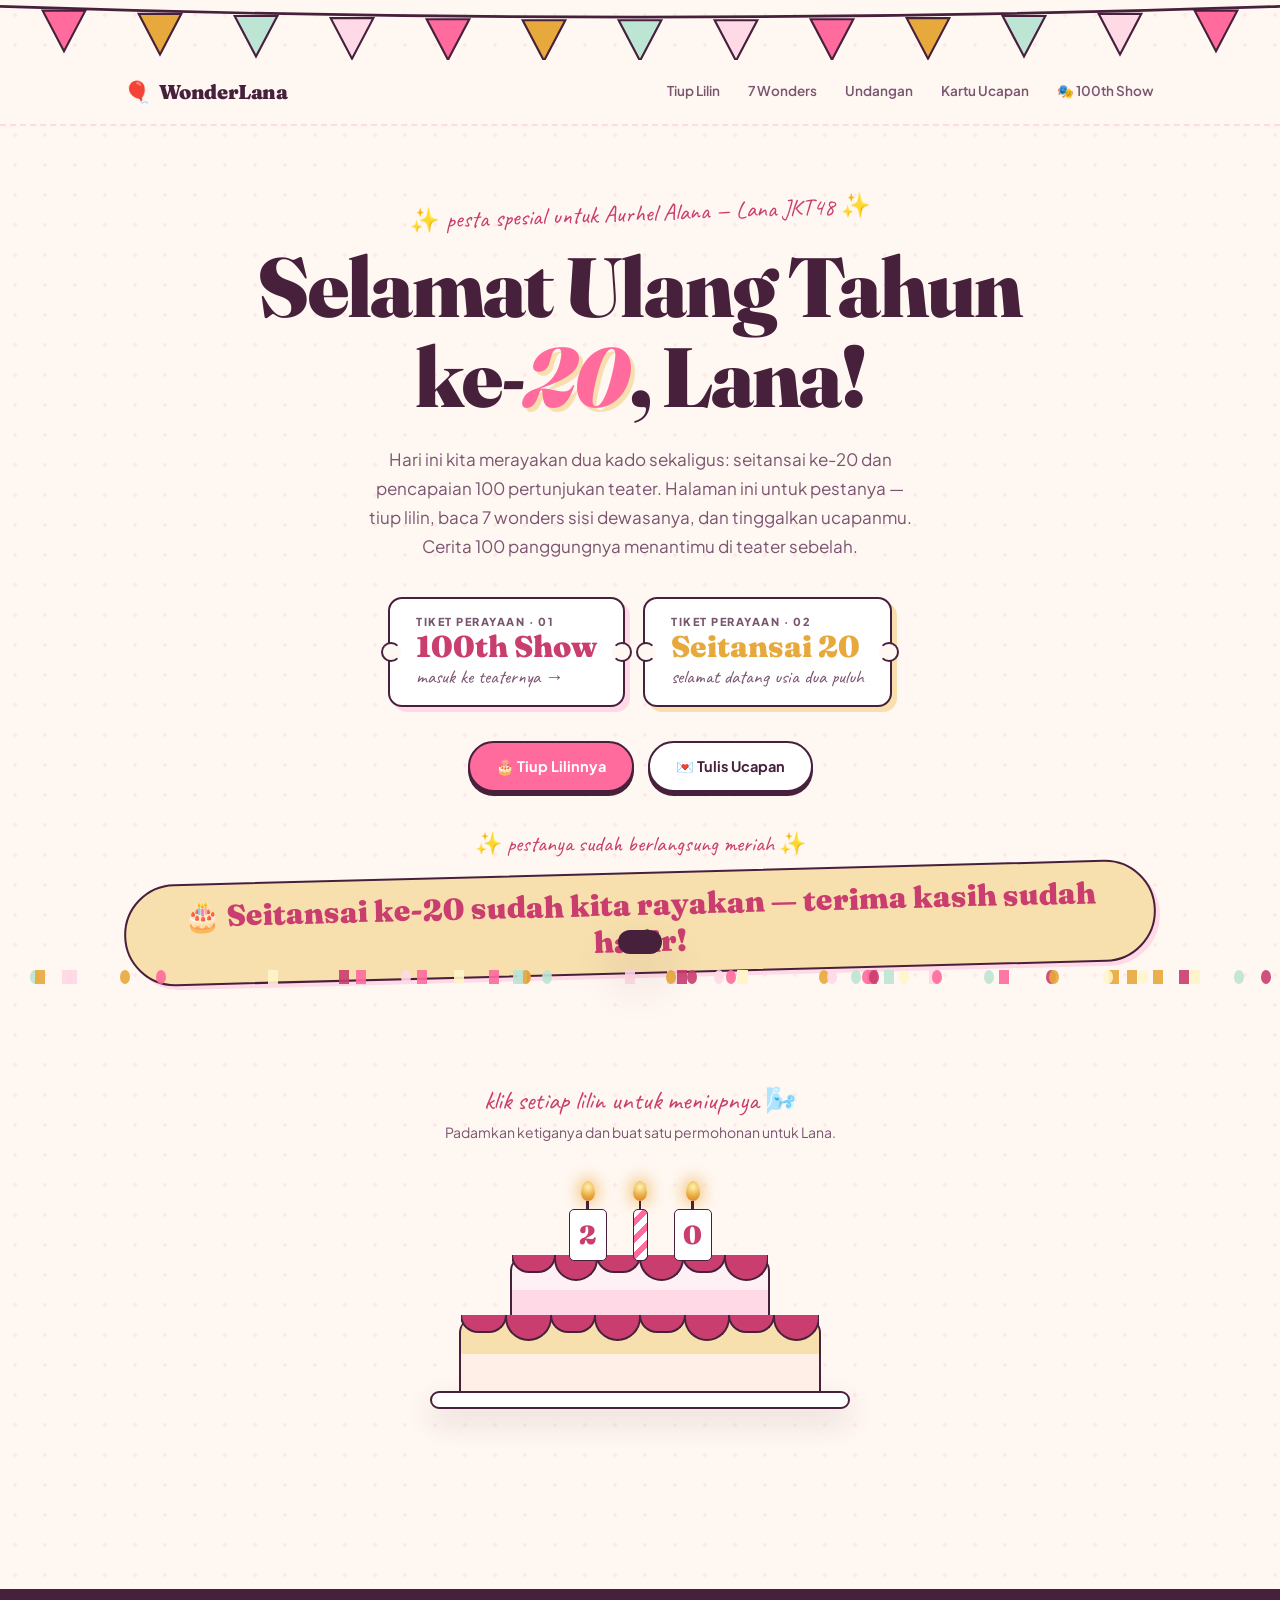
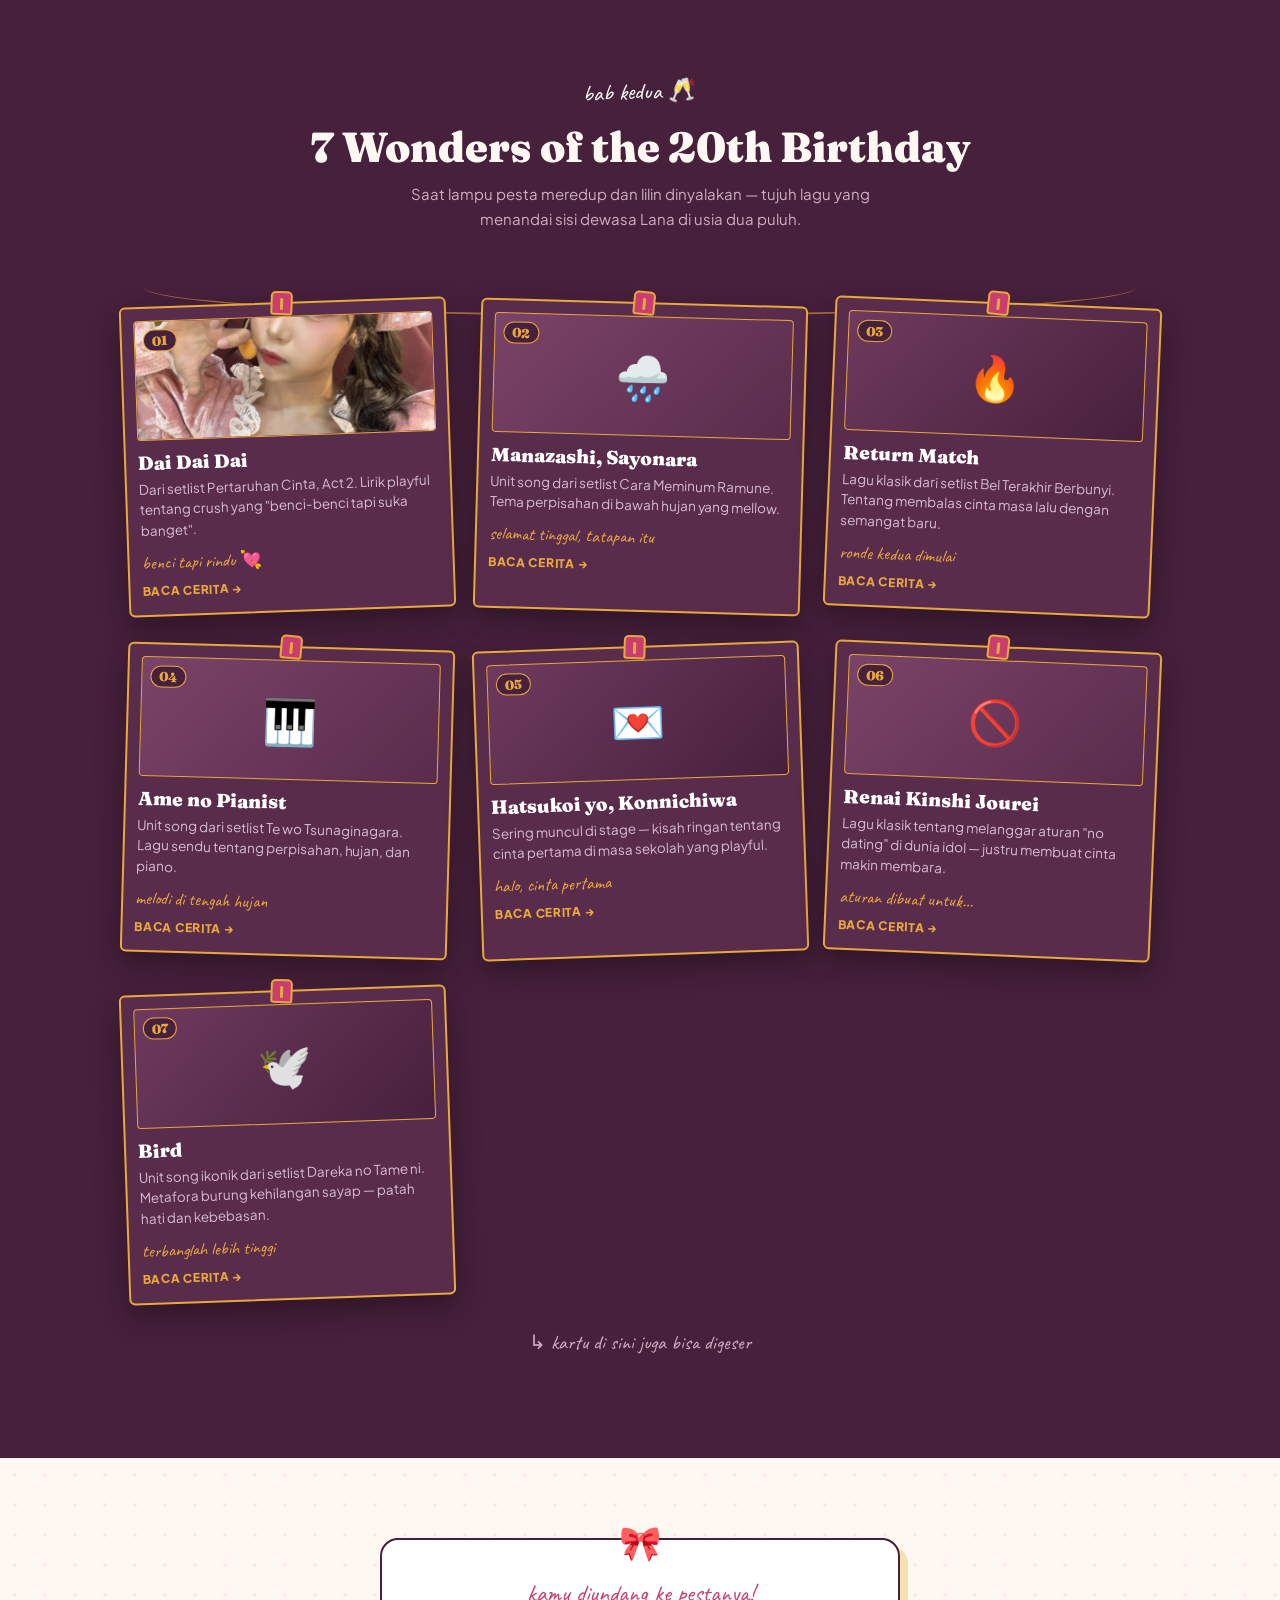
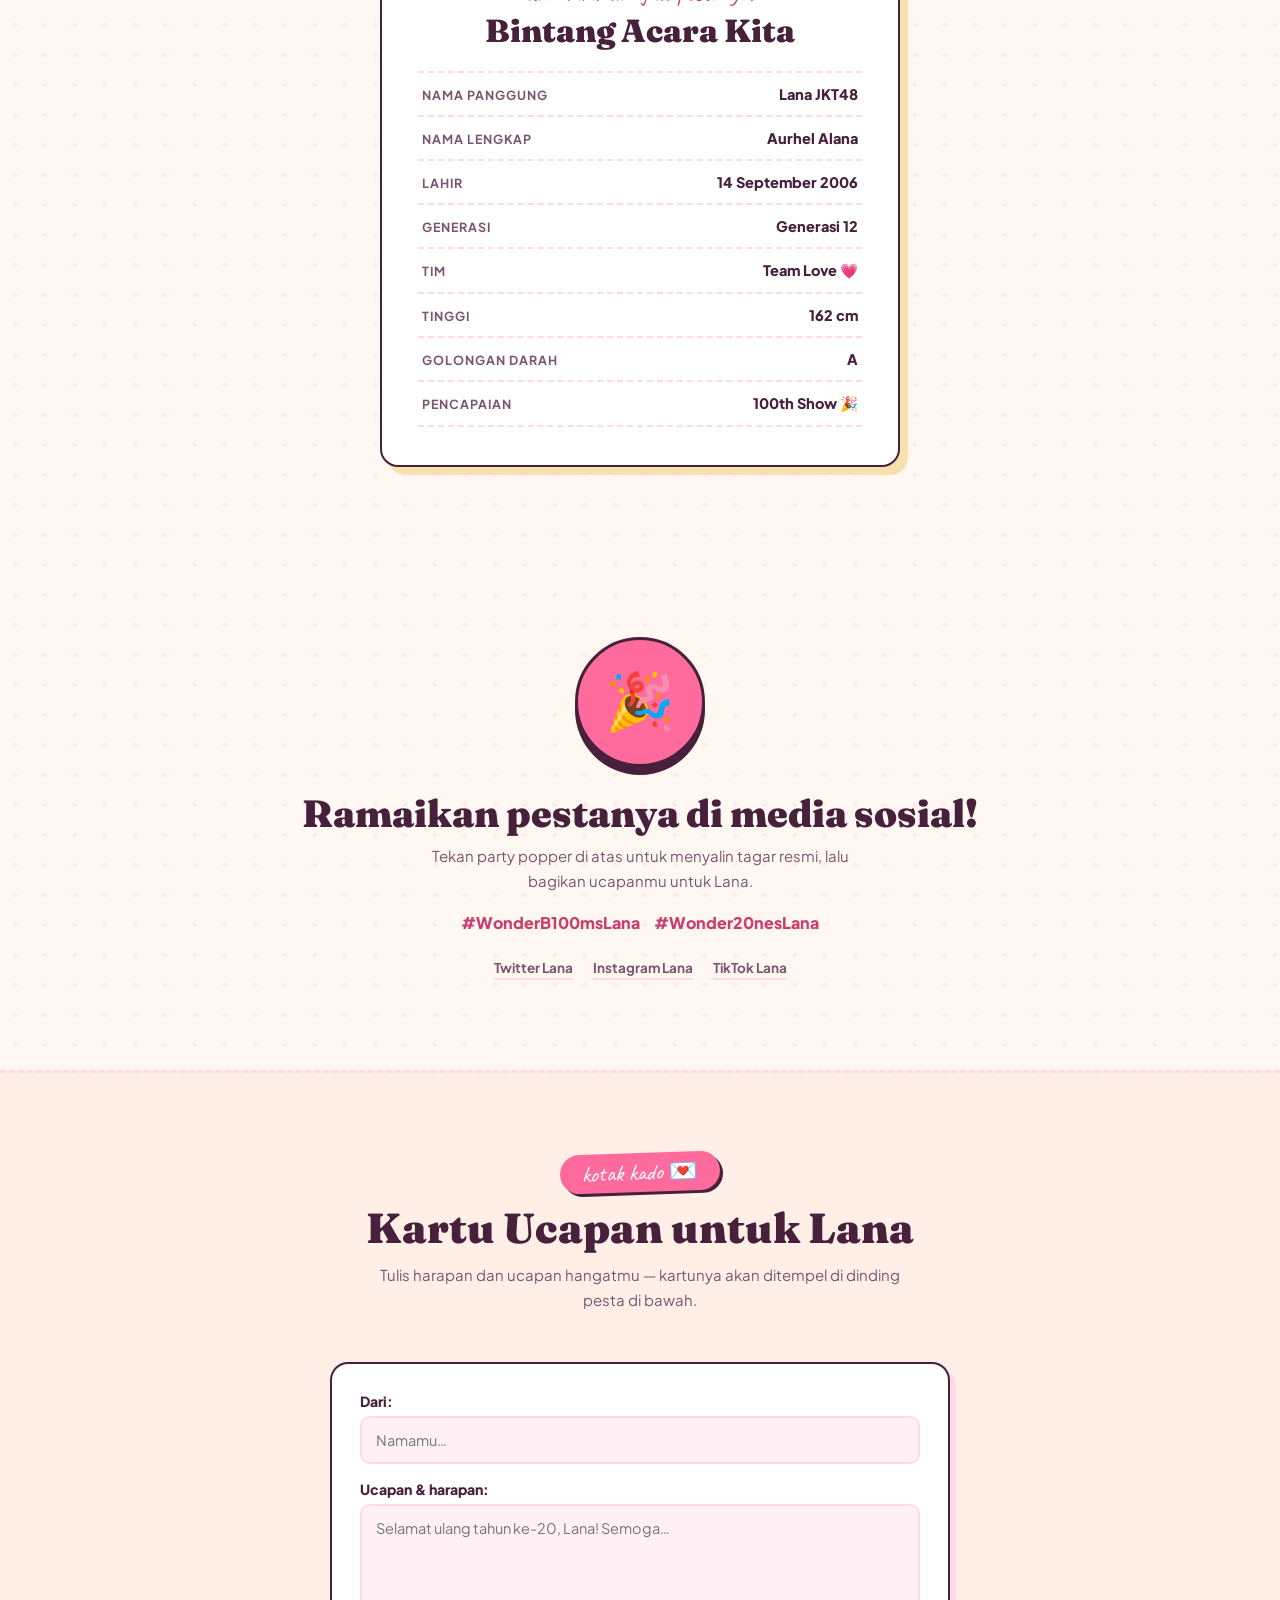
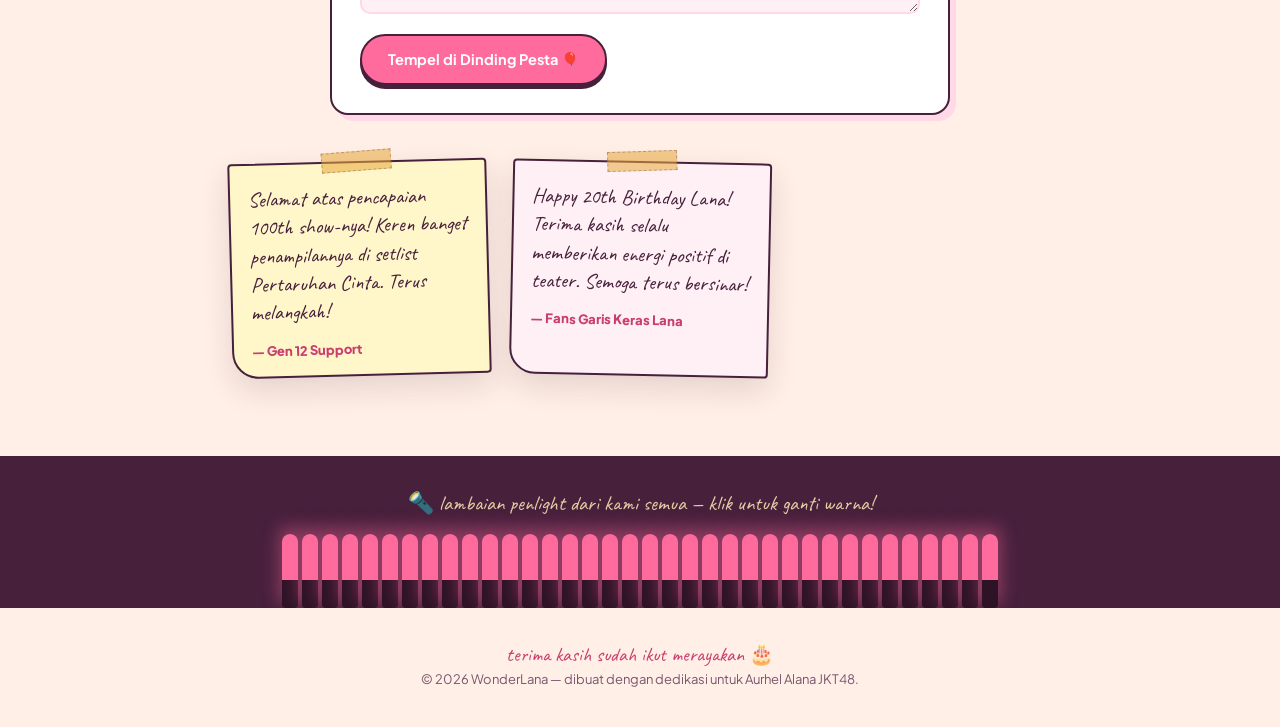
==== birthday.html @ 22c1b40a "feat: add dedicated party-themed page for Lana Seitansai 20th Birthday with cake, wishes, and penlig" ====
<!DOCTYPE html>
<html lang="id">
<head>
<meta charset="UTF-8">
<meta name="viewport" content="width=device-width, initial-scale=1.0">
<title>WonderLana — Seitansai ke-20 Lana JKT48</title>
<link rel="preconnect" href="https://fonts.googleapis.com">
<link rel="preconnect" href="https://fonts.gstatic.com" crossorigin>
<link href="https://fonts.googleapis.com/css2?family=Fraunces:ital,opsz,wght@0,9..144,600;0,9..144,900;1,9..144,600&family=Plus+Jakarta+Sans:wght@400;500;600;700;800&family=Caveat:wght@500;600;700&display=swap" rel="stylesheet">
<style>
  :root{
    --cream:      #FFF7F1;   /* frosting */
    --cream-2:    #FFEFE6;
    --pink:       #FF6B9D;   /* strawberry */
    --pink-soft:  #FFD9E6;
    --pink-pale:  #FFF0F5;
    --rose:       #C93E6E;   /* rose jam */
    --plum:       #47203C;   /* dark plum — main text */
    --plum-soft:  #7A5570;
    --gold:       #E8A93C;   /* candlelight */
    --gold-soft:  #F7DFAE;
    --mint:       #BDE5D3;
    --shadow: 0 12px 30px rgba(71,32,60,0.14);
    --shadow-big: 0 22px 50px rgba(71,32,60,0.20);
  }

  *{ box-sizing:border-box; }
  html{ scroll-behavior:smooth; }
  body{
    margin:0;
    background:var(--cream);
    color:var(--plum);
    font-family:'Plus Jakarta Sans', sans-serif;
    background-image: radial-gradient(rgba(255,107,157,0.10) 1.6px, transparent 1.6px);
    background-size: 30px 30px;
    overflow-x:hidden;
  }

  @media (prefers-reduced-motion: reduce){
    *{ animation-duration:0.001ms !important; animation-iteration-count:1 !important; transition-duration:0.001ms !important; scroll-behavior:auto !important; }
    .confetti-piece{ display:none !important; }
  }

  a{ color:inherit; }
  h1,h2,h3{ font-family:'Fraunces', serif; margin:0; line-height:1.08; }
  .hand{ font-family:'Caveat', cursive; }

  .wrap{ max-width:1080px; margin:0 auto; padding:0 24px; }

  a:focus-visible, button:focus-visible, input:focus-visible, textarea:focus-visible{
    outline:3px solid var(--gold); outline-offset:3px; border-radius:6px;
  }

  /* ---------- BUNTING (bendera pesta) ---------- */
  .bunting{ width:100%; display:block; }

  /* ---------- NAV ---------- */
  nav{
    position:sticky; top:0; z-index:60;
    background: rgba(255,247,241,0.85);
    backdrop-filter: blur(10px);
    border-bottom: 2px dashed var(--pink-soft);
  }
  nav .wrap{ display:flex; align-items:center; justify-content:space-between; height:64px; }
  .brand{ font-family:'Fraunces', serif; font-weight:900; font-size:20px; letter-spacing:-0.02em; display:flex; align-items:center; gap:8px; }
  .brand .balloon{ font-size:22px; transform:rotate(-8deg); display:inline-block; }
  .navlinks{ display:flex; gap:24px; font-size:13.5px; font-weight:600; }
  .navlinks a{ text-decoration:none; color:var(--plum-soft); padding:4px 2px; border-bottom:2px solid transparent; transition:color .2s, border-color .2s; }
  .navlinks a:hover{ color:var(--rose); border-color:var(--pink); }

  /* ---------- HERO ---------- */
  .hero{ padding:72px 0 40px; text-align:center; position:relative; }
  .hero .kicker{
    display:inline-block; font-family:'Caveat'; font-size:24px; color:var(--rose);
    transform:rotate(-2deg); margin-bottom:14px;
  }
  .hero h1{
    font-size:clamp(42px, 7.5vw, 84px); font-weight:900; letter-spacing:-0.02em;
    color:var(--plum);
  }
  .hero h1 .big20{
    color:var(--pink);
    text-shadow: 4px 4px 0 var(--gold-soft);
    font-style:italic;
  }
  .hero p.lead{
    margin:22px auto 0; max-width:560px; font-size:17px; line-height:1.7; color:var(--plum-soft);
  }

  /* two milestone tickets */
  .tickets{ display:flex; gap:18px; justify-content:center; flex-wrap:wrap; margin-top:36px; }
  .ticket{
    position:relative; background:#fff; border:2px solid var(--plum);
    border-radius:14px; padding:16px 26px; text-align:left;
    box-shadow: 5px 5px 0 var(--pink-soft);
    transition:transform .2s ease, box-shadow .2s ease;
  }
  .ticket:hover{ transform:translate(-2px,-2px); box-shadow: 8px 8px 0 var(--pink-soft); }
  .ticket.gold{ box-shadow: 5px 5px 0 var(--gold-soft); }
  .ticket.gold:hover{ box-shadow: 8px 8px 0 var(--gold-soft); }
  .ticket::before, .ticket::after{
    content:''; position:absolute; top:50%; width:16px; height:16px; border-radius:50%;
    background:var(--cream); border:2px solid var(--plum); transform:translateY(-50%);
  }
  .ticket::before{ left:-9px; border-right-color:transparent; }
  .ticket::after{ right:-9px; border-left-color:transparent; }
  .ticket .t-label{ font-size:11px; font-weight:800; letter-spacing:0.14em; text-transform:uppercase; color:var(--plum-soft); }
  .ticket .t-big{ font-family:'Fraunces'; font-weight:900; font-size:30px; color:var(--rose); }
  .ticket.gold .t-big{ color:var(--gold); }
  .ticket .t-sub{ font-family:'Caveat'; font-size:19px; color:var(--plum-soft); }

  .hero-cta{ margin-top:34px; display:flex; gap:14px; justify-content:center; flex-wrap:wrap; }
  .btn{
    font-family:'Plus Jakarta Sans'; font-weight:700; font-size:14.5px;
    padding:14px 26px; border-radius:999px; border:2px solid var(--plum);
    cursor:pointer; text-decoration:none; display:inline-flex; align-items:center; gap:8px;
    transition:transform .15s ease, box-shadow .15s ease; background:#fff; color:var(--plum);
    box-shadow:0 4px 0 var(--plum);
  }
  .btn:hover{ transform:translateY(-2px); box-shadow:0 6px 0 var(--plum); }
  .btn:active{ transform:translateY(2px); box-shadow:0 1px 0 var(--plum); }
  .btn-primary{ background:var(--pink); color:#fff; }
  .btn-gold{ background:var(--gold); color:var(--plum); }

  /* ---------- CAKE (signature) ---------- */
  .cake-section{ padding:70px 0 90px; text-align:center; }
  .cake-note{ font-family:'Caveat'; font-size:26px; color:var(--rose); margin-bottom:6px; }
  .cake-sub{ font-size:14px; color:var(--plum-soft); margin:0 0 40px; }

  .cake-stage{ position:relative; width:min(420px, 88vw); margin:0 auto; }
  .candles{
    display:flex; justify-content:center; gap:26px; align-items:flex-end;
    position:relative; z-index:3; margin-bottom:-6px;
  }
  .candle{
    background:none; border:none; padding:0; cursor:pointer; position:relative;
    display:flex; flex-direction:column; align-items:center;
  }
  .flame{
    width:14px; height:20px; border-radius:50% 50% 50% 50% / 60% 60% 40% 40%;
    background: radial-gradient(circle at 50% 30%, #FFF3B0, var(--gold) 60%, #E07B39);
    box-shadow: 0 0 14px 4px rgba(232,169,60,0.55);
    animation: flicker 0.9s infinite alternate ease-in-out;
    transform-origin: 50% 100%;
    transition: opacity .3s ease, transform .3s ease;
  }
  .candle:nth-child(2) .flame{ animation-delay:.2s; }
  .candle:nth-child(3) .flame{ animation-delay:.45s; }
  @keyframes flicker{
    from{ transform:scaleY(1) rotate(-2deg); }
    to{ transform:scaleY(1.15) rotate(3deg); }
  }
  .candle.out .flame{ opacity:0; transform:scale(0.2) translateY(6px); }
  .smoke{
    position:absolute; top:-8px; left:50%; font-size:14px; opacity:0;
    transform:translate(-50%, 0);
    pointer-events:none;
  }
  .candle.out .smoke{ animation: smoke-up 1.4s ease-out forwards; }
  @keyframes smoke-up{
    0%{ opacity:.9; transform:translate(-50%, 0); }
    100%{ opacity:0; transform:translate(-40%, -30px); }
  }
  .wick{ width:2.5px; height:8px; background:var(--plum); }
  .stick{
    width:15px; height:52px; border-radius:5px;
    background: repeating-linear-gradient(135deg, #fff 0 6px, var(--pink) 6px 12px);
    border:1.5px solid var(--plum);
  }
  .stick.num{
    width:38px; display:flex; align-items:center; justify-content:center;
    font-family:'Fraunces'; font-weight:900; font-size:26px; color:var(--rose);
    background:#fff;
  }

  .cake{ position:relative; z-index:2; }
  .layer{
    margin:0 auto; border:2.5px solid var(--plum); position:relative;
    background:var(--pink-soft);
  }
  .layer.top{
    width:62%; height:64px; border-radius:16px 16px 0 0;
    background: linear-gradient(var(--pink-pale) 55%, var(--pink-soft) 55%);
  }
  .layer.bottom{
    width:86%; height:76px; border-radius:16px 16px 0 0; border-top:none; margin-top:-2px;
    background: linear-gradient(var(--gold-soft) 50%, var(--cream-2) 50%);
  }
  .drip{
    position:absolute; top:-2px; left:0; right:0; height:26px; display:flex; overflow:hidden;
  }
  .drip i{
    flex:1; background:var(--rose); border:2px solid var(--plum); border-top:none;
    border-radius:0 0 999px 999px; margin:0 -1px; height:100%;
  }
  .drip i:nth-child(odd){ height:70%; }
  .plate{
    width:100%; height:18px; background:#fff; border:2.5px solid var(--plum);
    border-radius:999px; margin-top:-2px; box-shadow: var(--shadow);
  }
  .cake-msg{
    min-height:64px; margin-top:26px; font-family:'Caveat'; font-size:28px; color:var(--plum);
    display:flex; align-items:center; justify-content:center; gap:12px; flex-wrap:wrap;
  }
  .relight{
    display:none; font-family:'Plus Jakarta Sans'; font-size:12.5px; font-weight:700;
    background:none; border:none; color:var(--rose); text-decoration:underline; cursor:pointer;
  }

  /* confetti */
  .confetti-piece{
    position:fixed; top:-20px; width:10px; height:14px; z-index:200; pointer-events:none;
    animation: confetti-fall linear forwards;
  }
  @keyframes confetti-fall{
    to{ transform: translateY(110vh) rotate(720deg); opacity:0.9; }
  }

  /* ---------- SECTION HEADERS ---------- */
  .section{ padding:80px 0; }
  .section-head{ text-align:center; margin-bottom:50px; }
  .section-head .ribbon{
    display:inline-block; font-family:'Caveat'; font-size:23px; color:#fff;
    background:var(--pink); padding:5px 22px; border-radius:999px;
    transform:rotate(-2deg); margin-bottom:14px; box-shadow:3px 3px 0 var(--plum);
  }
  .section-head .ribbon.plum{ background:var(--plum); }
  .section-head h2{ font-size:clamp(28px, 4vw, 42px); font-weight:900; }
  .section-head p{ color:var(--plum-soft); max-width:520px; margin:12px auto 0; font-size:15px; line-height:1.65; }

  /* ---------- POLAROID GARLAND ---------- */
  .string{
    height:34px; margin-bottom:-14px; position:relative; z-index:1;
    border-bottom:2.5px solid var(--plum-soft);
    border-radius:0 0 60% 60% / 0 0 100% 100%;
    width:96%; margin-left:auto; margin-right:auto;
    opacity:.5;
  }
  .polaroid-grid{
    display:grid; grid-template-columns:repeat(auto-fill, minmax(240px, 1fr));
    gap:34px 26px; position:relative; z-index:2;
  }
  .polaroid{
    background:#fff; border:2px solid var(--plum); border-radius:6px;
    padding:12px 12px 16px; box-shadow:var(--shadow);
    position:relative; cursor:grab; user-select:none;
    transition: box-shadow .2s ease;
  }
  .polaroid:active{ cursor:grabbing; }
  .polaroid:hover{ box-shadow:var(--shadow-big); }
  .polaroid:nth-child(odd){ transform:rotate(-2deg); }
  .polaroid:nth-child(even){ transform:rotate(1.6deg); }
  .polaroid:nth-child(3n){ transform:rotate(2.4deg); }
  .pin{
    position:absolute; top:-13px; left:50%; transform:translateX(-50%) rotate(4deg);
    width:22px; height:24px; background:var(--gold); border:2px solid var(--plum);
    border-radius:5px 5px 3px 3px; z-index:3;
  }
  .pin::after{ content:''; position:absolute; left:50%; top:5px; transform:translateX(-50%); width:3px; height:12px; background:var(--plum); border-radius:2px; }
  .photo{
    height:120px; border-radius:4px; border:1.5px solid var(--plum);
    display:flex; align-items:center; justify-content:center; font-size:44px;
    margin-bottom:12px; overflow:hidden; position:relative;
  }
  .photo img{ width:100%; height:100%; object-fit:cover; }
  .p-num{
    position:absolute; top:8px; left:8px; background:#fff; border:1.5px solid var(--plum);
    font-family:'Fraunces'; font-weight:900; font-size:13px; padding:2px 8px; border-radius:999px;
  }
  .polaroid h3{ font-size:19px; font-weight:900; margin-bottom:6px; }
  .polaroid p{ font-size:13.5px; line-height:1.55; color:var(--plum-soft); margin:0 0 10px; }
  .p-caption{ font-family:'Caveat'; font-size:18px; color:var(--rose); }

  /* kawaii photo fills */
  .fill-1{ background:linear-gradient(135deg, var(--pink-soft), var(--pink-pale)); }
  .fill-2{ background:linear-gradient(135deg, var(--mint), #E5F6EE); }
  .fill-3{ background:linear-gradient(135deg, var(--gold-soft), #FDF3DD); }

  /* ---------- MATURE (20th) variant ---------- */
  .mature{ background:var(--plum); color:var(--cream); border-top:3px solid var(--plum); border-bottom:3px solid var(--plum); }
  .mature .section-head h2{ color:var(--cream); }
  .mature .section-head p{ color:#CDAFC4; }
  .mature .string{ border-color:var(--gold); opacity:.6; }
  .mature .polaroid{
    background:#5A2C4C; border-color:var(--gold); color:var(--cream);
    box-shadow:0 12px 30px rgba(0,0,0,0.35);
  }
  .mature .polaroid:hover{ box-shadow:0 22px 50px rgba(0,0,0,0.45); }
  .mature .pin{ background:var(--rose); border-color:var(--gold); }
  .mature .pin::after{ background:var(--gold); }
  .mature .photo{ border-color:var(--gold); }
  .mature .p-num{ background:var(--plum); border-color:var(--gold); color:var(--gold); }
  .mature .polaroid h3{ color:#fff; }
  .mature .polaroid p{ color:#D8BCD0; }
  .mature .p-caption{ color:var(--gold); }
  .fill-m1{ background:linear-gradient(135deg, #6E3A5E, #47203C); }
  .fill-m2{ background:linear-gradient(135deg, #7A4368, #5A2C4C); }

  .drag-hint{ text-align:center; font-family:'Caveat'; font-size:20px; color:var(--plum-soft); margin-top:30px; }
  .mature .drag-hint{ color:#CDAFC4; }

  /* ---------- INVITATION (biodata) ---------- */
  .invite-wrap{ display:flex; justify-content:center; }
  .invite{
    background:#fff; border:2.5px solid var(--plum); border-radius:18px;
    max-width:520px; width:100%; padding:38px 36px; text-align:center;
    box-shadow: 8px 8px 0 var(--gold-soft); position:relative;
  }
  .invite::before{
    content:'🎀'; position:absolute; top:-20px; left:50%; transform:translateX(-50%);
    font-size:34px;
  }
  .invite .inv-kicker{ font-family:'Caveat'; font-size:24px; color:var(--rose); }
  .invite h2{ font-size:32px; font-weight:900; margin:6px 0 22px; }
  .inv-rows{ text-align:left; border-top:2px dashed var(--pink-soft); }
  .inv-row{
    display:flex; justify-content:space-between; align-items:baseline; gap:16px;
    padding:12px 4px; border-bottom:2px dashed var(--pink-soft); font-size:14.5px;
  }
  .inv-row b{ font-weight:800; }
  .inv-row span{ color:var(--plum-soft); font-size:12.5px; font-weight:700; letter-spacing:.08em; text-transform:uppercase; }

  /* ---------- HASHTAG POPPER ---------- */
  .popper-section{ text-align:center; padding:90px 0; }
  .popper{
    font-size:56px; width:130px; height:130px; border-radius:50%;
    background:var(--pink); border:3px solid var(--plum);
    box-shadow:0 8px 0 var(--plum); cursor:pointer;
    transition:transform .15s ease, box-shadow .15s ease;
  }
  .popper:hover{ transform:translateY(-4px) rotate(-6deg); }
  .popper:active{ transform:translateY(4px); box-shadow:0 2px 0 var(--plum); }
  .popper-section h2{ font-size:clamp(26px,4vw,38px); margin:26px 0 10px; font-weight:900; }
  .popper-section p{ color:var(--plum-soft); max-width:440px; margin:0 auto; font-size:15px; line-height:1.65; }
  .tags-line{
    margin-top:18px; font-weight:800; font-size:16px; color:var(--rose);
    display:flex; gap:14px; justify-content:center; flex-wrap:wrap;
  }
  .social{ margin-top:26px; display:flex; gap:20px; justify-content:center; font-size:13.5px; font-weight:700; }
  .social a{ text-decoration:none; color:var(--plum-soft); border-bottom:2px solid var(--pink-soft); padding-bottom:2px; }
  .social a:hover{ color:var(--rose); border-color:var(--pink); }
  .copied-toast{
    position:fixed; bottom:26px; left:50%; transform:translate(-50%, 80px);
    background:var(--plum); color:#fff; padding:12px 22px; border-radius:999px;
    font-size:13.5px; font-weight:700; z-index:300; transition:transform .3s ease;
    box-shadow:var(--shadow-big);
  }
  .copied-toast.show{ transform:translate(-50%, 0); }

  /* ---------- WISH BOX (kartu ucapan) ---------- */
  .wishes{ background:var(--cream-2); border-top:3px dashed var(--pink-soft); }
  .wish-form{
    background:#fff; border:2.5px solid var(--plum); border-radius:18px;
    padding:28px; max-width:620px; margin:0 auto 46px;
    box-shadow:6px 6px 0 var(--pink-soft);
    display:flex; flex-direction:column; gap:16px;
  }
  .wish-form label{ font-weight:800; font-size:14px; display:block; margin-bottom:6px; }
  .wish-form input, .wish-form textarea{
    width:100%; background:var(--pink-pale); border:2px solid var(--pink-soft);
    border-radius:10px; padding:13px 14px; font-family:inherit; font-size:14.5px;
    color:var(--plum); transition:border-color .2s;
  }
  .wish-form input:focus, .wish-form textarea:focus{ border-color:var(--pink); outline:none; }
  .wish-form textarea{ resize:vertical; min-height:110px; }
  .wish-grid{
    max-width:820px; margin:0 auto;
    display:grid; grid-template-columns:repeat(auto-fill, minmax(240px, 1fr)); gap:22px;
  }
  .wish-card{
    padding:20px 18px 16px; border-radius:4px 4px 4px 26px;
    border:2px solid var(--plum); box-shadow:var(--shadow); position:relative;
  }
  .wish-card:nth-child(3n+1){ background:#FFF6C9; transform:rotate(-1.5deg); }
  .wish-card:nth-child(3n+2){ background:var(--pink-pale); transform:rotate(1.2deg); }
  .wish-card:nth-child(3n){ background:#E9F7F0; transform:rotate(-0.8deg); }
  .wish-card .tape{
    position:absolute; top:-12px; left:50%; transform:translateX(-50%) rotate(-3deg);
    width:70px; height:20px; background:rgba(232,169,60,0.55);
    border:1px dashed rgba(71,32,60,0.3);
  }
  .wish-card p{ font-family:'Caveat'; font-size:21px; line-height:1.35; margin:0 0 12px; }
  .wish-card b{ font-size:13px; font-weight:800; color:var(--rose); }

  /* ---------- STORY MODAL ---------- */
  .polaroid .read-more{
    display:block; margin-top:10px; font-family:'Plus Jakarta Sans';
    font-size:12px; font-weight:800; letter-spacing:.06em; text-transform:uppercase;
    color:var(--rose);
  }
  .mature .polaroid .read-more{ color:var(--gold); }

  .modal-backdrop{
    position:fixed; inset:0; background:rgba(71,32,60,0.55); backdrop-filter:blur(4px);
    z-index:400; display:none; align-items:center; justify-content:center; padding:24px;
  }
  .modal-backdrop.open{ display:flex; }
  .modal{
    background:#fff; border:2.5px solid var(--plum); border-radius:18px;
    max-width:560px; width:100%; max-height:85vh; overflow-y:auto;
    padding:34px 32px 30px; position:relative;
    box-shadow: 10px 10px 0 var(--pink-soft), var(--shadow-big);
    animation: modal-pop .3s cubic-bezier(.2,.9,.3,1.3);
  }
  @keyframes modal-pop{ from{ transform:scale(.85) rotate(-1.5deg); opacity:0; } to{ transform:scale(1) rotate(0); opacity:1; } }
  .modal.mature-modal{
    background:#5A2C4C; border-color:var(--gold); color:var(--cream);
    box-shadow: 10px 10px 0 rgba(232,169,60,0.35), var(--shadow-big);
  }
  .modal .m-tag{
    display:inline-block; font-family:'Caveat'; font-size:21px; color:#fff;
    background:var(--pink); padding:3px 18px; border-radius:999px; transform:rotate(-2deg);
    margin-bottom:14px;
  }
  .modal.mature-modal .m-tag{ background:var(--gold); color:var(--plum); }
  .modal h3{ font-size:30px; font-weight:900; margin-bottom:4px; }
  .modal .m-setlist{ font-family:'Caveat'; font-size:20px; color:var(--rose); display:block; margin-bottom:18px; }
  .modal.mature-modal .m-setlist{ color:var(--gold); }
  .modal .m-story{ font-size:15px; line-height:1.8; color:var(--plum-soft); }
  .modal.mature-modal .m-story{ color:#E3CBDB; }
  .modal .m-story p{ margin:0 0 14px; }
  .modal-close{
    position:absolute; top:14px; right:14px; width:38px; height:38px; border-radius:50%;
    background:var(--pink-pale); border:2px solid var(--plum); font-size:17px; font-weight:800;
    color:var(--plum); cursor:pointer; line-height:1;
    transition:transform .15s ease, background .15s ease;
  }
  .modal-close:hover{ transform:rotate(90deg); background:var(--pink-soft); }
  .modal.mature-modal .modal-close{ background:var(--plum); border-color:var(--gold); color:var(--gold); }

  /* ---------- COUNTDOWN ---------- */
  .countdown{ margin-top:38px; }
  .cd-label{ font-family:'Caveat'; font-size:22px; color:var(--rose); display:block; margin-bottom:14px; }
  .cd-grid{ display:flex; gap:12px; justify-content:center; flex-wrap:wrap; }
  .cd-box{
    background:#fff; border:2.5px solid var(--plum); border-radius:14px;
    min-width:86px; padding:14px 10px 10px; box-shadow:0 5px 0 var(--plum);
    position:relative;
  }
  .cd-box::before{
    content:''; position:absolute; top:-7px; left:50%; transform:translateX(-50%);
    width:26px; height:12px; background:var(--gold); border:2px solid var(--plum); border-radius:4px;
  }
  .cd-box b{ display:block; font-family:'Fraunces'; font-weight:900; font-size:34px; color:var(--rose); line-height:1; }
  .cd-box span{ font-size:10.5px; font-weight:800; letter-spacing:.14em; text-transform:uppercase; color:var(--plum-soft); }
  .cd-done{
    display:none; font-family:'Fraunces'; font-weight:900; font-size:clamp(22px,3.4vw,30px);
    color:var(--rose); background:var(--gold-soft); border:2.5px solid var(--plum);
    border-radius:999px; padding:12px 30px; transform:rotate(-1.5deg);
    box-shadow:4px 4px 0 var(--pink-soft);
  }

  /* ---------- TIMELINE PERJALANAN ---------- */
  .timeline{ position:relative; max-width:760px; margin:0 auto; padding:10px 0; }
  .timeline::before{
    content:''; position:absolute; top:0; bottom:0; left:50%; transform:translateX(-50%);
    border-left:3px dashed var(--pink); opacity:.5;
  }
  .tl-item{ position:relative; width:50%; padding:0 44px 46px 0; }
  .tl-item:nth-child(even){ margin-left:50%; padding:0 0 46px 44px; text-align:left; }
  .tl-item:nth-child(odd){ text-align:right; }
  .tl-pin{
    position:absolute; top:0; width:52px; height:52px; border-radius:50%;
    background:#fff; border:2.5px solid var(--plum); z-index:2;
    display:flex; align-items:center; justify-content:center;
    font-family:'Fraunces'; font-weight:900; font-size:15px; color:var(--rose);
    box-shadow:0 4px 0 var(--pink-soft);
  }
  .tl-item:nth-child(odd) .tl-pin{ right:-26px; }
  .tl-item:nth-child(even) .tl-pin{ left:-26px; }
  .tl-card{
    display:inline-block; background:#fff; border:2px solid var(--plum); border-radius:14px;
    padding:18px 20px; box-shadow:var(--shadow); max-width:300px; text-align:left;
    transition:transform .2s ease, box-shadow .2s ease;
  }
  .tl-card:hover{ transform:translateY(-3px); box-shadow:var(--shadow-big); }
  .tl-card .tl-tag{ font-size:11px; font-weight:800; letter-spacing:.12em; text-transform:uppercase; color:var(--plum-soft); }
  .tl-card h3{ font-size:19px; font-weight:900; margin:4px 0 6px; }
  .tl-card p{ font-size:13.5px; line-height:1.6; color:var(--plum-soft); margin:0; }
  .tl-item.final .tl-pin{ background:var(--gold); color:var(--plum); width:62px; height:62px; font-size:17px; }
  .tl-item.final .tl-card{ background:var(--gold-soft); box-shadow:5px 5px 0 var(--pink-soft); }
  @media (max-width:640px){
    .timeline::before{ left:26px; }
    .tl-item, .tl-item:nth-child(even){ width:100%; margin-left:0; padding:0 0 40px 62px; text-align:left; }
    .tl-item:nth-child(odd) .tl-pin, .tl-item:nth-child(even) .tl-pin{ left:0; right:auto; }
  }

  /* ---------- PENLIGHT WAVE ---------- */
  .penlight-strip{
    background:var(--plum); padding:34px 0 0; overflow:hidden; position:relative;
    border-top:3px solid var(--plum); cursor:pointer; border:none; width:100%; display:block;
  }
  .penlight-strip .pl-note{
    text-align:center; font-family:'Caveat'; font-size:21px; color:var(--gold-soft);
    margin:0 0 18px; opacity:.9;
  }
  .pl-row{ display:flex; justify-content:center; align-items:flex-end; gap:4px; }
  .penlight{
    width:16px; height:74px; border-radius:8px 8px 4px 4px; position:relative; flex:0 0 auto;
    transform-origin:50% 100%;
    animation: wave 1.6s ease-in-out infinite alternate;
    background:linear-gradient(var(--pl-glow, var(--pink)) 62%, #2E1327 62%);
    box-shadow:0 -6px 18px 2px var(--pl-shadow, rgba(255,107,157,0.45));
    transition:background .4s ease, box-shadow .4s ease;
  }
  @keyframes wave{
    from{ transform:rotate(-16deg); }
    to{ transform:rotate(16deg); }
  }
  .penlight-strip.gold-mode .penlight{
    background:linear-gradient(var(--gold) 62%, #2E1327 62%);
    box-shadow:0 -6px 18px 2px rgba(232,169,60,0.5);
  }
  .penlight-strip.mint-mode .penlight{
    background:linear-gradient(var(--mint) 62%, #2E1327 62%);
    box-shadow:0 -6px 18px 2px rgba(189,229,211,0.5);
  }
  @media (prefers-reduced-motion: reduce){
    .penlight{ animation:none; transform:rotate(0); }
  }

  footer{
    text-align:center; padding:34px 0 40px; font-size:13px; color:var(--plum-soft);
    background:var(--cream-2);
  }
  footer .hand{ font-size:20px; color:var(--rose); display:block; margin-bottom:4px; }

  @media (max-width:640px){
    .navlinks{ display:none; }
    .candles{ gap:16px; }
    .tickets{ flex-direction:column; align-items:center; }
    .ticket{ width:min(320px, 100%); }
  }
</style>
</head>
<body>

<!-- bendera pesta -->
<svg class="bunting" viewBox="0 0 1200 56" preserveAspectRatio="none" aria-hidden="true">
  <path d="M0,6 Q600,26 1200,6" fill="none" stroke="#47203C" stroke-width="2.5"/>
  <g>
    <polygon points="40,10 80,10 60,48"  fill="#FF6B9D" stroke="#47203C" stroke-width="2"/>
    <polygon points="130,13 170,13 150,51" fill="#E8A93C" stroke="#47203C" stroke-width="2"/>
    <polygon points="220,15 260,15 240,53" fill="#BDE5D3" stroke="#47203C" stroke-width="2"/>
    <polygon points="310,17 350,17 330,55" fill="#FFD9E6" stroke="#47203C" stroke-width="2"/>
    <polygon points="400,18 440,18 420,56" fill="#FF6B9D" stroke="#47203C" stroke-width="2"/>
    <polygon points="490,19 530,19 510,57" fill="#E8A93C" stroke="#47203C" stroke-width="2"/>
    <polygon points="580,19 620,19 600,57" fill="#BDE5D3" stroke="#47203C" stroke-width="2"/>
    <polygon points="670,19 710,19 690,57" fill="#FFD9E6" stroke="#47203C" stroke-width="2"/>
    <polygon points="760,18 800,18 780,56" fill="#FF6B9D" stroke="#47203C" stroke-width="2"/>
    <polygon points="850,17 890,17 870,55" fill="#E8A93C" stroke="#47203C" stroke-width="2"/>
    <polygon points="940,15 980,15 960,53" fill="#BDE5D3" stroke="#47203C" stroke-width="2"/>
    <polygon points="1030,13 1070,13 1050,51" fill="#FFD9E6" stroke="#47203C" stroke-width="2"/>
    <polygon points="1120,10 1160,10 1140,48" fill="#FF6B9D" stroke="#47203C" stroke-width="2"/>
  </g>
</svg>

<nav>
  <div class="wrap">
    <a class="brand" href="gate.html" style="text-decoration:none;color:inherit;"><span class="balloon">🎈</span> WonderLana</a>
    <div class="navlinks">
      <a href="#cake">Tiup Lilin</a>
      <a href="#wonders20">7 Wonders</a>
      <a href="#invite">Undangan</a>
      <a href="#wishes">Kartu Ucapan</a>
      <a href="show100.html">🎭 100th Show</a>
    </div>
  </div>
</nav>

<header class="hero">
  <div class="wrap">
    <span class="kicker">✨ pesta spesial untuk Aurhel Alana — Lana JKT48 ✨</span>
    <h1>Selamat Ulang Tahun<br>ke-<span class="big20">20</span>, Lana!</h1>
    <p class="lead">Hari ini kita merayakan dua kado sekaligus: seitansai ke-20 dan pencapaian 100 pertunjukan teater. Halaman ini untuk pestanya — tiup lilin, baca 7 wonders sisi dewasanya, dan tinggalkan ucapanmu. Cerita 100 panggungnya menantimu di teater sebelah.</p>

    <div class="tickets">
      <a class="ticket" href="show100.html" style="text-decoration:none;color:inherit;">
        <div class="t-label">Tiket Perayaan · 01</div>
        <div class="t-big">100th Show</div>
        <div class="t-sub">masuk ke teaternya →</div>
      </a>
      <div class="ticket gold">
        <div class="t-label">Tiket Perayaan · 02</div>
        <div class="t-big">Seitansai 20</div>
        <div class="t-sub">selamat datang usia dua puluh</div>
      </div>
    </div>

    <div class="hero-cta">
      <a class="btn btn-primary" href="#cake">🎂 Tiup Lilinnya</a>
      <a class="btn" href="#wishes">💌 Tulis Ucapan</a>
    </div>

    <div class="countdown" id="countdown">
      <span class="cd-label">⏳ menghitung hari menuju seitansai ke-20…</span>
      <div class="cd-grid" id="cdGrid">
        <div class="cd-box"><b id="cdD">0</b><span>Hari</span></div>
        <div class="cd-box"><b id="cdH">0</b><span>Jam</span></div>
        <div class="cd-box"><b id="cdM">0</b><span>Menit</span></div>
        <div class="cd-box"><b id="cdS">0</b><span>Detik</span></div>
      </div>
      <div class="cd-done" id="cdDone">🎉 Hari ini pestanya! Selamat ulang tahun ke-20, Lana! 🎉</div>
    </div>
  </div>
</header>

<!-- ================= KUE ULANG TAHUN ================= -->
<section class="cake-section" id="cake">
  <div class="wrap">
    <div class="cake-note">klik setiap lilin untuk meniupnya 🌬️</div>
    <p class="cake-sub">Padamkan ketiganya dan buat satu permohonan untuk Lana.</p>

    <div class="cake-stage">
      <div class="candles" id="candles">
        <button class="candle" aria-label="Tiup lilin angka 2">
          <span class="flame"></span><span class="smoke">💨</span>
          <span class="wick"></span>
          <span class="stick num">2</span>
        </button>
        <button class="candle" aria-label="Tiup lilin tengah">
          <span class="flame"></span><span class="smoke">💨</span>
          <span class="wick"></span>
          <span class="stick"></span>
        </button>
        <button class="candle" aria-label="Tiup lilin angka 0">
          <span class="flame"></span><span class="smoke">💨</span>
          <span class="wick"></span>
          <span class="stick num">0</span>
        </button>
      </div>
      <div class="cake">
        <div class="layer top"><div class="drip"><i></i><i></i><i></i><i></i><i></i><i></i></div></div>
        <div class="layer bottom"><div class="drip"><i></i><i></i><i></i><i></i><i></i><i></i><i></i><i></i></div></div>
        <div class="plate"></div>
      </div>
      <div class="cake-msg" id="cakeMsg" aria-live="polite"></div>
      <button class="relight" id="relight">nyalakan lilinnya lagi</button>
    </div>
  </div>
</section>

<!-- ================= 20TH BIRTHDAY (MATURE) ================= -->
<section class="section mature" id="wonders20">
  <div class="wrap">
    <div class="section-head">
      <span class="ribbon plum">bab kedua 🥂</span>
      <h2>7 Wonders of the 20th Birthday</h2>
      <p>Saat lampu pesta meredup dan lilin dinyalakan — tujuh lagu yang menandai sisi dewasa Lana di usia dua puluh.</p>
    </div>
    <div class="string" aria-hidden="true"></div>
    <div class="polaroid-grid">
      <div class="polaroid" data-drag data-story="daidaidai" role="button" tabindex="0" aria-haspopup="dialog">
        <span class="pin" aria-hidden="true"></span>
        <div class="photo fill-m1">
          <img src="daidaidai.jpg" alt="Lana JKT48" onerror="this.remove()">
          <span class="p-num">01</span>
        </div>
        <h3>Dai Dai Dai</h3>
        <p>Dari setlist Pertaruhan Cinta, Act 2. Lirik playful tentang crush yang "benci-benci tapi suka banget".</p>
        <span class="p-caption">benci tapi rindu 💘</span>
        <span class="read-more">baca cerita →</span>
      </div>
      <div class="polaroid" data-drag data-story="manazashi" role="button" tabindex="0" aria-haspopup="dialog">
        <span class="pin" aria-hidden="true"></span>
        <div class="photo fill-m2">🌧️<span class="p-num">02</span></div>
        <h3>Manazashi, Sayonara</h3>
        <p>Unit song dari setlist Cara Meminum Ramune. Tema perpisahan di bawah hujan yang mellow.</p>
        <span class="p-caption">selamat tinggal, tatapan itu</span>
        <span class="read-more">baca cerita →</span>
      </div>
      <div class="polaroid" data-drag data-story="returnmatch" role="button" tabindex="0" aria-haspopup="dialog">
        <span class="pin" aria-hidden="true"></span>
        <div class="photo fill-m1">🔥<span class="p-num">03</span></div>
        <h3>Return Match</h3>
        <p>Lagu klasik dari setlist Bel Terakhir Berbunyi. Tentang membalas cinta masa lalu dengan semangat baru.</p>
        <span class="p-caption">ronde kedua dimulai</span>
        <span class="read-more">baca cerita →</span>
      </div>
      <div class="polaroid" data-drag data-story="amenopianist" role="button" tabindex="0" aria-haspopup="dialog">
        <span class="pin" aria-hidden="true"></span>
        <div class="photo fill-m2">🎹<span class="p-num">04</span></div>
        <h3>Ame no Pianist</h3>
        <p>Unit song dari setlist Te wo Tsunaginagara. Lagu sendu tentang perpisahan, hujan, dan piano.</p>
        <span class="p-caption">melodi di tengah hujan</span>
        <span class="read-more">baca cerita →</span>
      </div>
      <div class="polaroid" data-drag data-story="hatsukoi" role="button" tabindex="0" aria-haspopup="dialog">
        <span class="pin" aria-hidden="true"></span>
        <div class="photo fill-m1">💌<span class="p-num">05</span></div>
        <h3>Hatsukoi yo, Konnichiwa</h3>
        <p>Sering muncul di stage — kisah ringan tentang cinta pertama di masa sekolah yang playful.</p>
        <span class="p-caption">halo, cinta pertama</span>
        <span class="read-more">baca cerita →</span>
      </div>
      <div class="polaroid" data-drag data-story="renai" role="button" tabindex="0" aria-haspopup="dialog">
        <span class="pin" aria-hidden="true"></span>
        <div class="photo fill-m2">🚫<span class="p-num">06</span></div>
        <h3>Renai Kinshi Jourei</h3>
        <p>Lagu klasik tentang melanggar aturan "no dating" di dunia idol — justru membuat cinta makin membara.</p>
        <span class="p-caption">aturan dibuat untuk…</span>
        <span class="read-more">baca cerita →</span>
      </div>
      <div class="polaroid" data-drag data-story="bird" role="button" tabindex="0" aria-haspopup="dialog">
        <span class="pin" aria-hidden="true"></span>
        <div class="photo fill-m1">🕊️<span class="p-num">07</span></div>
        <h3>Bird</h3>
        <p>Unit song ikonik dari setlist Dareka no Tame ni. Metafora burung kehilangan sayap — patah hati dan kebebasan.</p>
        <span class="p-caption">terbanglah lebih tinggi</span>
        <span class="read-more">baca cerita →</span>
      </div>
    </div>
    <p class="drag-hint">↳ kartu di sini juga bisa digeser</p>
  </div>
</section>

<!-- ================= UNDANGAN / BIODATA ================= -->
<section class="section" id="invite">
  <div class="wrap invite-wrap">
    <div class="invite">
      <span class="inv-kicker">kamu diundang ke pestanya!</span>
      <h2>Bintang Acara Kita</h2>
      <div class="inv-rows">
        <div class="inv-row"><span>Nama Panggung</span><b>Lana JKT48</b></div>
        <div class="inv-row"><span>Nama Lengkap</span><b>Aurhel Alana</b></div>
        <div class="inv-row"><span>Lahir</span><b>14 September 2006</b></div>
        <div class="inv-row"><span>Generasi</span><b>Generasi 12</b></div>
        <div class="inv-row"><span>Tim</span><b>Team Love 💗</b></div>
        <div class="inv-row"><span>Tinggi</span><b>162 cm</b></div>
        <div class="inv-row"><span>Golongan Darah</span><b>A</b></div>
        <div class="inv-row"><span>Pencapaian</span><b>100th Show 🎉</b></div>
      </div>
    </div>
  </div>
</section>

<!-- ================= TAGAR ================= -->
<section class="popper-section" id="hashtags">
  <div class="wrap">
    <button class="popper" id="popperBtn" aria-label="Salin tagar dan tembakkan confetti">🎉</button>
    <h2>Ramaikan pestanya di media sosial!</h2>
    <p>Tekan party popper di atas untuk menyalin tagar resmi, lalu bagikan ucapanmu untuk Lana.</p>
    <div class="tags-line"><span>#WonderB100msLana</span><span>#Wonder20nesLana</span></div>
    <div class="social">
      <a href="https://x.com/Lana_JKT48" target="_blank" rel="noopener">Twitter Lana</a>
      <a href="https://instagram.com/jkt48.lana" target="_blank" rel="noopener">Instagram Lana</a>
      <a href="https://tiktok.com/@lana.jkt48" target="_blank" rel="noopener">TikTok Lana</a>
    </div>
  </div>
</section>

<!-- ================= KARTU UCAPAN ================= -->
<section class="section wishes" id="wishes">
  <div class="wrap">
    <div class="section-head">
      <span class="ribbon">kotak kado 💌</span>
      <h2>Kartu Ucapan untuk Lana</h2>
      <p>Tulis harapan dan ucapan hangatmu — kartunya akan ditempel di dinding pesta di bawah.</p>
    </div>

    <form class="wish-form" id="wishForm">
      <div>
        <label for="fanName">Dari:</label>
        <input type="text" id="fanName" required maxlength="40" placeholder="Namamu…">
      </div>
      <div>
        <label for="fanMessage">Ucapan &amp; harapan:</label>
        <textarea id="fanMessage" required maxlength="400" placeholder="Selamat ulang tahun ke-20, Lana! Semoga…"></textarea>
      </div>
      <button type="submit" class="btn btn-primary" style="align-self:flex-start;">Tempel di Dinding Pesta 🎈</button>
    </form>

    <div class="wish-grid" id="wishesList"></div>
  </div>
</section>

<!-- ================= PENLIGHT WAVE ================= -->
<button class="penlight-strip" id="penlightStrip" aria-label="Barisan penlight penonton — klik untuk mengganti warna">
  <p class="pl-note">🔦 lambaian penlight dari kami semua — klik untuk ganti warna!</p>
  <div class="pl-row" id="plRow" aria-hidden="true"></div>
</button>

<footer>
  <span class="hand">terima kasih sudah ikut merayakan 🎂</span>
  © 2026 WonderLana — dibuat dengan dedikasi untuk Aurhel Alana JKT48.
</footer>

<!-- Modal cerita wonder -->
<div class="modal-backdrop" id="storyBackdrop">
  <div class="modal" id="storyModal" role="dialog" aria-modal="true" aria-labelledby="storyTitle">
    <button class="modal-close" id="storyClose" aria-label="Tutup cerita">✕</button>
    <span class="m-tag" id="storyTag"></span>
    <h3 id="storyTitle"></h3>
    <span class="m-setlist" id="storySetlist"></span>
    <div class="m-story" id="storyBody"></div>
  </div>
</div>

<div class="copied-toast" id="toast" role="status"></div>

<script>
  // ---------- confetti ----------
  const CONFETTI_COLORS = ['#FF6B9D','#E8A93C','#BDE5D3','#FFD9E6','#C93E6E','#FFF6C9'];
  function burstConfetti(count = 90){
    if (matchMedia('(prefers-reduced-motion: reduce)').matches) return;
    for(let i=0;i<count;i++){
      const p = document.createElement('span');
      p.className = 'confetti-piece';
      p.style.left = Math.random()*100 + 'vw';
      p.style.background = CONFETTI_COLORS[i % CONFETTI_COLORS.length];
      p.style.animationDuration = (2.2 + Math.random()*2.2) + 's';
      p.style.animationDelay = (Math.random()*0.6) + 's';
      p.style.transform = 'rotate(' + Math.random()*360 + 'deg)';
      if (Math.random() > .5) p.style.borderRadius = '50%';
      document.body.appendChild(p);
      setTimeout(() => p.remove(), 5500);
    }
  }

  // ---------- kue & lilin ----------
  const candles = [...document.querySelectorAll('.candle')];
  const cakeMsg = document.getElementById('cakeMsg');
  const relight = document.getElementById('relight');

  function checkCandles(){
    if (candles.every(c => c.classList.contains('out'))){
      cakeMsg.textContent = '🎉 Yeay! Selamat ulang tahun ke-20, Lana! Semoga semua permohonanmu terkabul! 🎉';
      relight.style.display = 'inline';
      burstConfetti(140);
    }
  }
  candles.forEach(c => c.addEventListener('click', () => {
    c.classList.add('out');
    checkCandles();
  }));
  relight.addEventListener('click', () => {
    candles.forEach(c => c.classList.remove('out'));
    cakeMsg.textContent = '';
    relight.style.display = 'none';
  });

  // ---------- cerita setiap wonder ----------
  const STORIES = {
    aitakatta: {
      tag: 'Wonder 01 · Kawaii', title: 'Aitakatta', setlist: 'lagu pembuka perjalanan',
      story: [
        '"Aitakatta" — aku ingin bertemu denganmu. Tidak ada lagu yang lebih pas untuk membuka kisah seratus panggung Lana. Lagu inilah yang menjadi gerbang: gerbang bertemunya seorang gadis dengan mimpinya, dan gerbang bertemunya Lana dengan para fans untuk pertama kalinya.',
        'Setiap kali intro lagu ini berbunyi di teater, energinya selalu sama seperti hari pertama — penuh semangat, penuh harapan, dan penuh warna hijau segar seperti tunas yang baru tumbuh. Dari sinilah semua dimulai.'
      ]
    },
    pajama: {
      tag: 'Wonder 02 · Kawaii', title: 'Pajama Drive', setlist: 'setlist penuh energi masa muda',
      story: [
        'Pajama Drive adalah setlist yang identik dengan masa muda — koreografi lincah, senyum lebar, dan energi yang tidak pernah habis. Di panggung inilah Lana menunjukkan sisi paling ceria dari dirinya.',
        'Bagi banyak fans, melihat Lana membawakan setlist ini seperti melihat definisi kata "genki": semangat yang menular sampai ke barisan paling belakang teater. Momen-momen seperti inilah yang membuat perjalanan menuju 100 show terasa begitu hidup.'
      ]
    },
    ramune: {
      tag: 'Wonder 03 · Kawaii', title: 'Ramune no Nomikata', setlist: 'Cara Meminum Ramune',
      story: [
        'Semanis soda ramune di musim panas — begitulah rasanya setlist ini. Cara Meminum Ramune membawa keceriaan yang ringan, segar, dan menyenangkan, cocok sekali dengan sisi playful Lana.',
        'Di antara seratus pertunjukan yang sudah dilalui, panggung-panggung Ramune selalu jadi pengingat bahwa menjadi idol juga tentang berbagi kebahagiaan sederhana: senyum, tawa, dan kesegaran yang tidak pernah basi.'
      ]
    },
    rkj: {
      tag: 'Wonder 04 · Kawaii', title: 'RKJ — Renai Kinshi Jourei', setlist: 'Aturan Anti Cinta',
      story: [
        'Renai Kinshi Jourei — aturan anti cinta yang legendaris di dunia 48. Setlist ini menuntut kedisiplinan panggung yang tinggi: formasi rapat, ekspresi teatrikal, dan cerita yang harus tersampaikan lewat setiap gerakan.',
        'Lewat setlist inilah terlihat sisi profesional Lana: bukan cuma imut di panggung, tapi juga serius berlatih demi membawakan cerita dengan sempurna. Disiplin ini yang mengantarnya melangkah pasti hingga show ke-100.'
      ]
    },
    twt: {
      tag: 'Wonder 05 · Kawaii', title: 'TwT — Te wo Tsunaginagara', setlist: 'Sambil Menggandeng Erat Tanganku',
      story: [
        'Te wo Tsunaginagara berarti "sambil bergandengan tangan" — dan memang begitulah hubungan Lana dengan fansnya selama ini. Setlist ini penuh kehangatan tentang persahabatan dan kebersamaan.',
        'Seratus show bukan perjalanan yang bisa ditempuh sendirian. Setiap teriakan dukungan, setiap lambaian, setiap kehadiran fans di kursi teater adalah tangan-tangan yang ikut menggandeng Lana sampai ke titik ini.'
      ]
    },
    percin: {
      tag: 'Wonder 06 · Kawaii', title: 'Percin — Pertaruhan Cinta', setlist: 'setlist kebanggaan',
      story: [
        'Pertaruhan Cinta adalah salah satu setlist yang paling melekat dengan perjalanan Lana. Di panggung inilah dedikasinya benar-benar teruji — emosi yang dalam, penampilan yang totalitas, dan cerita yang dibawakan sepenuh hati.',
        'Banyak fans menyebut penampilan Lana di setlist ini sebagai salah satu yang paling berkesan. Dari sinilah terlihat: dia bukan hanya tampil, dia mempertaruhkan seluruh hatinya di setiap show.'
      ]
    },
    itadaki: {
      tag: 'Wonder 07 · Kawaii', title: 'Itadaki — Mendaki Bukit', setlist: 'puncak dari seratus panggung',
      story: [
        'Mendaki Bukit — judul yang seperti ditulis khusus untuk momen ini. Seratus pertunjukan teater adalah seratus anak tangga yang didaki satu per satu: ada yang ringan, ada yang berat, ada yang penuh keringat dan air mata.',
        'Dan hari ini, Lana berdiri di puncak bukit ke-100 itu. Tapi seperti kata lagunya, di balik satu puncak selalu ada puncak berikutnya. Perjalanan ini belum selesai — justru baru saja dimulai. Menuju puncak berikutnya! 🏔️'
      ]
    },
    daidaidai: {
      tag: 'Wonder 01 · Mature', title: 'Dai Dai Dai', setlist: 'Pertaruhan Cinta · Act 2',
      story: [
        'Dai Dai Dai adalah lagu yang playful tentang perasaan "benci-benci tapi suka" — crush yang membuat hati kesal sekaligus berdebar. Di usia 20, lagu ini terasa seperti pintu masuk ke bab baru: perasaan yang lebih kompleks, lebih jujur, lebih dewasa.',
        'Momen Lana membawakan lagu ini di setlist Pertaruhan Cinta jadi salah satu penampilan yang paling dikenang fans — bukti bahwa dia bisa membawakan sisi playful dengan kematangan seorang performer.'
      ]
    },
    manazashi: {
      tag: 'Wonder 02 · Mature', title: 'Manazashi, Sayonara', setlist: 'Cara Meminum Ramune',
      story: [
        '"Tatapan itu, selamat tinggal." Unit song ini bercerita tentang perpisahan di bawah hujan — mellow, sendu, dan dalam. Lagu seperti ini tidak bisa dibawakan hanya dengan teknik; ia butuh kedewasaan emosi.',
        'Bahwa Lana dipercaya membawakan lagu seemosional ini adalah tanda pengakuan: gadis kawaii itu telah tumbuh menjadi performer yang mampu menyampaikan kesedihan dengan anggun. Usia 20 membawa kedalaman baru itu.'
      ]
    },
    returnmatch: {
      tag: 'Wonder 03 · Mature', title: 'Return Match', setlist: 'Bel Terakhir Berbunyi',
      story: [
        'Return Match adalah lagu tentang bangkit — tentang tidak menyerah pada kekalahan masa lalu dan kembali bertanding dengan semangat baru. Klasik dari setlist Bel Terakhir Berbunyi ini penuh api.',
        'Memasuki usia 20, semangat "ronde kedua" ini terasa sangat relevan: bab remaja telah usai, dan kini Lana melangkah ke pertandingan yang lebih besar dengan bekal seratus panggung di belakangnya.'
      ]
    },
    amenopianist: {
      tag: 'Wonder 04 · Mature', title: 'Ame no Pianist', setlist: 'Te wo Tsunaginagara',
      story: [
        'Pianis Hujan — unit song dengan citra hujan dan denting piano yang menyayat. Ini salah satu lagu paling puitis di katalog 48: kesedihan yang dibawakan dengan keindahan.',
        'Lagu ini mewakili sisi Lana yang jarang terlihat di panggung kawaii: kemampuan untuk diam, merasakan, dan menyampaikan emosi lewat kehalusan. Sisi dewasa yang kini, di usia 20, semakin sering ia tunjukkan.'
      ]
    },
    hatsukoi: {
      tag: 'Wonder 05 · Mature', title: 'Hatsukoi yo, Konnichiwa', setlist: 'kisah cinta pertama',
      story: [
        '"Halo, cinta pertama." Lagu ringan tentang debaran cinta pertama di masa sekolah — manis, malu-malu, dan jujur. Lagu yang sering muncul di stage dan selalu berhasil membuat teater tersenyum.',
        'Di ulang tahun ke-20 ini, lagu ini terasa seperti surat untuk diri sendiri: perpisahan yang hangat dengan masa remaja, sambil menyapa masa dewasa dengan senyum yang sama manisnya.'
      ]
    },
    renai: {
      tag: 'Wonder 06 · Mature', title: 'Renai Kinshi Jourei', setlist: 'sisi lain dari aturan anti cinta',
      story: [
        'Menarik: lagu yang sama muncul di dua bab kehidupan Lana. Di bab kawaii, RKJ adalah tentang kedisiplinan panggung. Tapi di bab dewasa, lagu ini bercerita tentang hal yang lebih dalam — tentang perasaan yang justru semakin membara karena dilarang.',
        'Begitulah tanda kedewasaan: lagu yang sama, tapi dimaknai dengan cara yang berbeda. Di usia 20, Lana membawakannya bukan lagi sekadar sebagai koreografi, tapi sebagai cerita yang ia pahami.'
      ]
    },
    bird: {
      tag: 'Wonder 07 · Mature', title: 'Bird', setlist: 'Dareka no Tame ni — Demi Seseorang',
      story: [
        'Bird adalah unit song paling ikonik dari setlist Demi Seseorang — metafora burung yang kehilangan sayapnya, tentang patah hati dan kebebasan yang direnggut. Lagu yang berat, indah, dan hanya bisa dibawakan oleh performer yang matang.',
        'Menutup tujuh wonders ulang tahun ke-20 dengan Bird adalah pilihan yang tepat: karena setelah lagu tentang kehilangan sayap ini, harapan kita semua untuk Lana justru sebaliknya — terbanglah lebih tinggi, lebih jauh, lebih bebas. Selamat ulang tahun ke-20. 🕊️'
      ]
    }
  };

  // ---------- modal ----------
  const backdrop = document.getElementById('storyBackdrop');
  const modal = document.getElementById('storyModal');
  const storyClose = document.getElementById('storyClose');
  let lastFocused = null;

  function openStory(key, isMature){
    const s = STORIES[key];
    if(!s) return;
    document.getElementById('storyTag').textContent = s.tag;
    document.getElementById('storyTitle').textContent = s.title;
    document.getElementById('storySetlist').textContent = '♪ ' + s.setlist;
    const body = document.getElementById('storyBody');
    body.innerHTML = '';
    s.story.forEach(par => {
      const p = document.createElement('p');
      p.textContent = par;
      body.appendChild(p);
    });
    modal.classList.toggle('mature-modal', isMature);
    backdrop.classList.add('open');
    document.body.style.overflow = 'hidden';
    lastFocused = document.activeElement;
    storyClose.focus();
  }
  function closeStory(){
    backdrop.classList.remove('open');
    document.body.style.overflow = '';
    if(lastFocused) lastFocused.focus();
  }
  storyClose.addEventListener('click', closeStory);
  backdrop.addEventListener('click', (e) => { if(e.target === backdrop) closeStory(); });
  window.addEventListener('keydown', (e) => { if(e.key === 'Escape') closeStory(); });

  // ---------- polaroid: geser = drag, klik singkat = buka cerita ----------
  const CLICK_THRESHOLD = 8; // px
  document.querySelectorAll('[data-drag]').forEach(card => {
    let isDown = false, startX, startY, moved = 0;
    const move = (e) => {
      if(!isDown) return;
      const cx = e.touches ? e.touches[0].clientX : e.clientX;
      const cy = e.touches ? e.touches[0].clientY : e.clientY;
      const x = cx - startX, y = cy - startY;
      moved = Math.max(moved, Math.hypot(x, y));
      card.style.transform = `translate(${x}px, ${y}px) rotate(${x*0.04}deg)`;
    };
    const up = () => {
      if(!isDown) return;
      isDown = false;
      card.style.transition = 'transform .4s cubic-bezier(.2,.9,.3,1.35)';
      card.style.transform = '';
      card.style.zIndex = '';
      if(moved < CLICK_THRESHOLD && card.dataset.story){
        openStory(card.dataset.story, !!card.closest('.mature'));
      }
    };
    const down = (e) => {
      isDown = true; moved = 0;
      startX = e.touches ? e.touches[0].clientX : e.clientX;
      startY = e.touches ? e.touches[0].clientY : e.clientY;
      card.style.transition = 'none';
      card.style.zIndex = 20;
    };
    card.addEventListener('mousedown', down);
    card.addEventListener('touchstart', down, {passive:true});
    window.addEventListener('mousemove', move);
    window.addEventListener('touchmove', move, {passive:true});
    window.addEventListener('mouseup', up);
    window.addEventListener('touchend', up);
    // keyboard: Enter/Spasi buka cerita
    card.addEventListener('keydown', (e) => {
      if((e.key === 'Enter' || e.key === ' ') && card.dataset.story){
        e.preventDefault();
        openStory(card.dataset.story, !!card.closest('.mature'));
      }
    });
  });

  // ---------- popper tagar ----------
  const toast = document.getElementById('toast');
  function showToast(msg){
    toast.textContent = msg;
    toast.classList.add('show');
    setTimeout(() => toast.classList.remove('show'), 2400);
  }
  document.getElementById('popperBtn').addEventListener('click', () => {
    burstConfetti(110);
    navigator.clipboard.writeText('#WonderB100msLana #Wonder20nesLana')
      .then(() => showToast('🎊 Tagar tersalin! Ayo bagikan!'))
      .catch(() => showToast('🎊 Pop! Salin tagarnya manual ya'));
  });

  // ---------- kartu ucapan ----------
  // Utama: Supabase (database di cloud, ucapan terlihat semua orang).
  // Fallback: localStorage jika Supabase belum diisi konfigurasinya / gagal.
  //
  // >>> ISI DUA BARIS INI setelah membuat project di supabase.com <<<
  // (Settings → API: "Project URL" dan "anon public" key)
  const SUPABASE_URL = 'https://izzfapunrshgghrbhhpf.supabase.co';
  const SUPABASE_ANON_KEY = 'eyJhbGciOiJIUzI1NiIsInR5cCI6IkpXVCJ9.eyJpc3MiOiJzdXBhYmFzZSIsInJlZiI6Iml6emZhcHVucnNoZ2docmJoaHBmIiwicm9sZSI6ImFub24iLCJpYXQiOjE3ODM5NTUzMzgsImV4cCI6MjA5OTUzMTMzOH0.TIgOngCo6R_7sKyw2h_nPthVNqO0H-5_TmOebtB0hyw';
  // Catatan: anon key memang dirancang untuk ditaruh di halaman publik —
  // keamanannya dijaga oleh Row Level Security di sisi Supabase.

  const wishForm = document.getElementById('wishForm');
  const wishesList = document.getElementById('wishesList');
  const defaultWishes = [
    { name: "Fans Garis Keras Lana", message: "Happy 20th Birthday Lana! Terima kasih selalu memberikan energi positif di teater. Semoga terus bersinar!" },
    { name: "Gen 12 Support", message: "Selamat atas pencapaian 100th show-nya! Keren banget penampilannya di setlist Pertaruhan Cinta. Terus melangkah!" }
  ];
  let useSupabase = !!(SUPABASE_URL && SUPABASE_ANON_KEY);
  const SB_HEADERS = {
    'apikey': SUPABASE_ANON_KEY,
    'Authorization': 'Bearer ' + SUPABASE_ANON_KEY,
    'Content-Type': 'application/json'
  };
  const COOLDOWN_MS = 20000; // anti-spam sederhana di sisi halaman
  let lastSubmit = 0;

  function getLocalWishes(){
    try{
      const saved = localStorage.getItem('wonderlana_wishes');
      return saved ? JSON.parse(saved) : defaultWishes.slice();
    }catch(e){ return defaultWishes.slice(); }
  }
  function saveLocalWishes(w){
    try{ localStorage.setItem('wonderlana_wishes', JSON.stringify(w)); }catch(e){}
  }

  function renderWishes(list){
    wishesList.innerHTML = '';
    list.forEach(w => {
      const card = document.createElement('div');
      card.className = 'wish-card';
      const tape = document.createElement('span');
      tape.className = 'tape';
      const p = document.createElement('p');
      p.textContent = w.message;          // textContent = aman dari HTML injection
      const b = document.createElement('b');
      b.textContent = '— ' + w.name;
      card.append(tape, p, b);
      wishesList.appendChild(card);
    });
  }

  async function loadWishes(){
    if (useSupabase){
      try{
        const res = await fetch(
          SUPABASE_URL + '/rest/v1/wishes?select=name,message,created_at&order=id.desc&limit=500',
          { headers: SB_HEADERS }
        );
        if (!res.ok) throw new Error(res.status);
        renderWishes(await res.json());
        return;
      }catch(e){ useSupabase = false; }
    }
    renderWishes(getLocalWishes().slice().reverse());
  }

  async function submitWish(name, message){
    if (useSupabase){
      try{
        const res = await fetch(SUPABASE_URL + '/rest/v1/wishes', {
          method:'POST',
          headers:{ ...SB_HEADERS, 'Prefer':'return=minimal' },
          body: JSON.stringify({ name, message })
        });
        if (!res.ok) throw new Error(res.status);
        return true;
      }catch(e){ useSupabase = false; }
    }
    const wishes = getLocalWishes();
    wishes.push({ name, message });
    saveLocalWishes(wishes);
    return true;
  }

  wishForm.addEventListener('submit', async (e) => {
    e.preventDefault();
    const now = Date.now();
    if (now - lastSubmit < COOLDOWN_MS){
      showToast('🎈 Sabar ya, tunggu sebentar sebelum kirim lagi');
      return;
    }
    const name = document.getElementById('fanName');
    const msg  = document.getElementById('fanMessage');
    await submitWish(name.value.trim(), msg.value.trim());
    lastSubmit = now;
    await loadWishes();
    name.value = ''; msg.value = '';
    burstConfetti(60);
    showToast('💌 Kartumu tertempel di dinding pesta!');
  });
  loadWishes();

  // ---------- countdown seitansai ----------
  // Lana lahir 14 September 2006 → seitansai ke-20 = 14 September 2026
  const SEITANSAI = new Date(2026, 8, 14, 0, 0, 0); // bulan 8 = September
  const DAY_AFTER = new Date(2026, 8, 15, 0, 0, 0);
  const cdGrid = document.getElementById('cdGrid');
  const cdDone = document.getElementById('cdDone');
  const cdLabel = document.querySelector('.cd-label');
  let celebrated = false;

  function tickCountdown(){
    const now = new Date();
    if (now >= SEITANSAI && now < DAY_AFTER){
      cdGrid.style.display = 'none';
      cdDone.style.display = 'inline-block';
      if(!celebrated){ celebrated = true; burstConfetti(120); }
      return;
    }
    if (now >= DAY_AFTER){
      cdGrid.style.display = 'none';
      cdDone.style.display = 'inline-block';
      cdDone.textContent = '🎂 Seitansai ke-20 sudah kita rayakan — terima kasih sudah hadir!';
      cdLabel.textContent = '✨ pestanya sudah berlangsung meriah ✨';
      return;
    }
    const diff = SEITANSAI - now;
    const d = Math.floor(diff / 86400000);
    const h = Math.floor(diff / 3600000) % 24;
    const m = Math.floor(diff / 60000) % 60;
    const s = Math.floor(diff / 1000) % 60;
    document.getElementById('cdD').textContent = d;
    document.getElementById('cdH').textContent = h;
    document.getElementById('cdM').textContent = m;
    document.getElementById('cdS').textContent = s;
  }
  tickCountdown();
  setInterval(tickCountdown, 1000);

  // ---------- penlight wave ----------
  const plRow = document.getElementById('plRow');
  const plStrip = document.getElementById('penlightStrip');
  const PL_COUNT = 36;
  for(let i=0; i<PL_COUNT; i++){
    const p = document.createElement('span');
    p.className = 'penlight';
    p.style.animationDelay = (i * 0.12) + 's';           // efek gelombang berurutan
    p.style.animationDuration = (1.4 + Math.random()*0.5) + 's';
    plRow.appendChild(p);
  }
  const PL_MODES = ['', 'gold-mode', 'mint-mode'];
  let plMode = 0;
  plStrip.addEventListener('click', () => {
    plMode = (plMode + 1) % PL_MODES.length;
    plStrip.classList.remove('gold-mode', 'mint-mode');
    if (PL_MODES[plMode]) plStrip.classList.add(PL_MODES[plMode]);
  });

  // sambutan kecil saat halaman dibuka
  window.addEventListener('load', () => setTimeout(() => burstConfetti(50), 500));
</script>

</body>
</html>
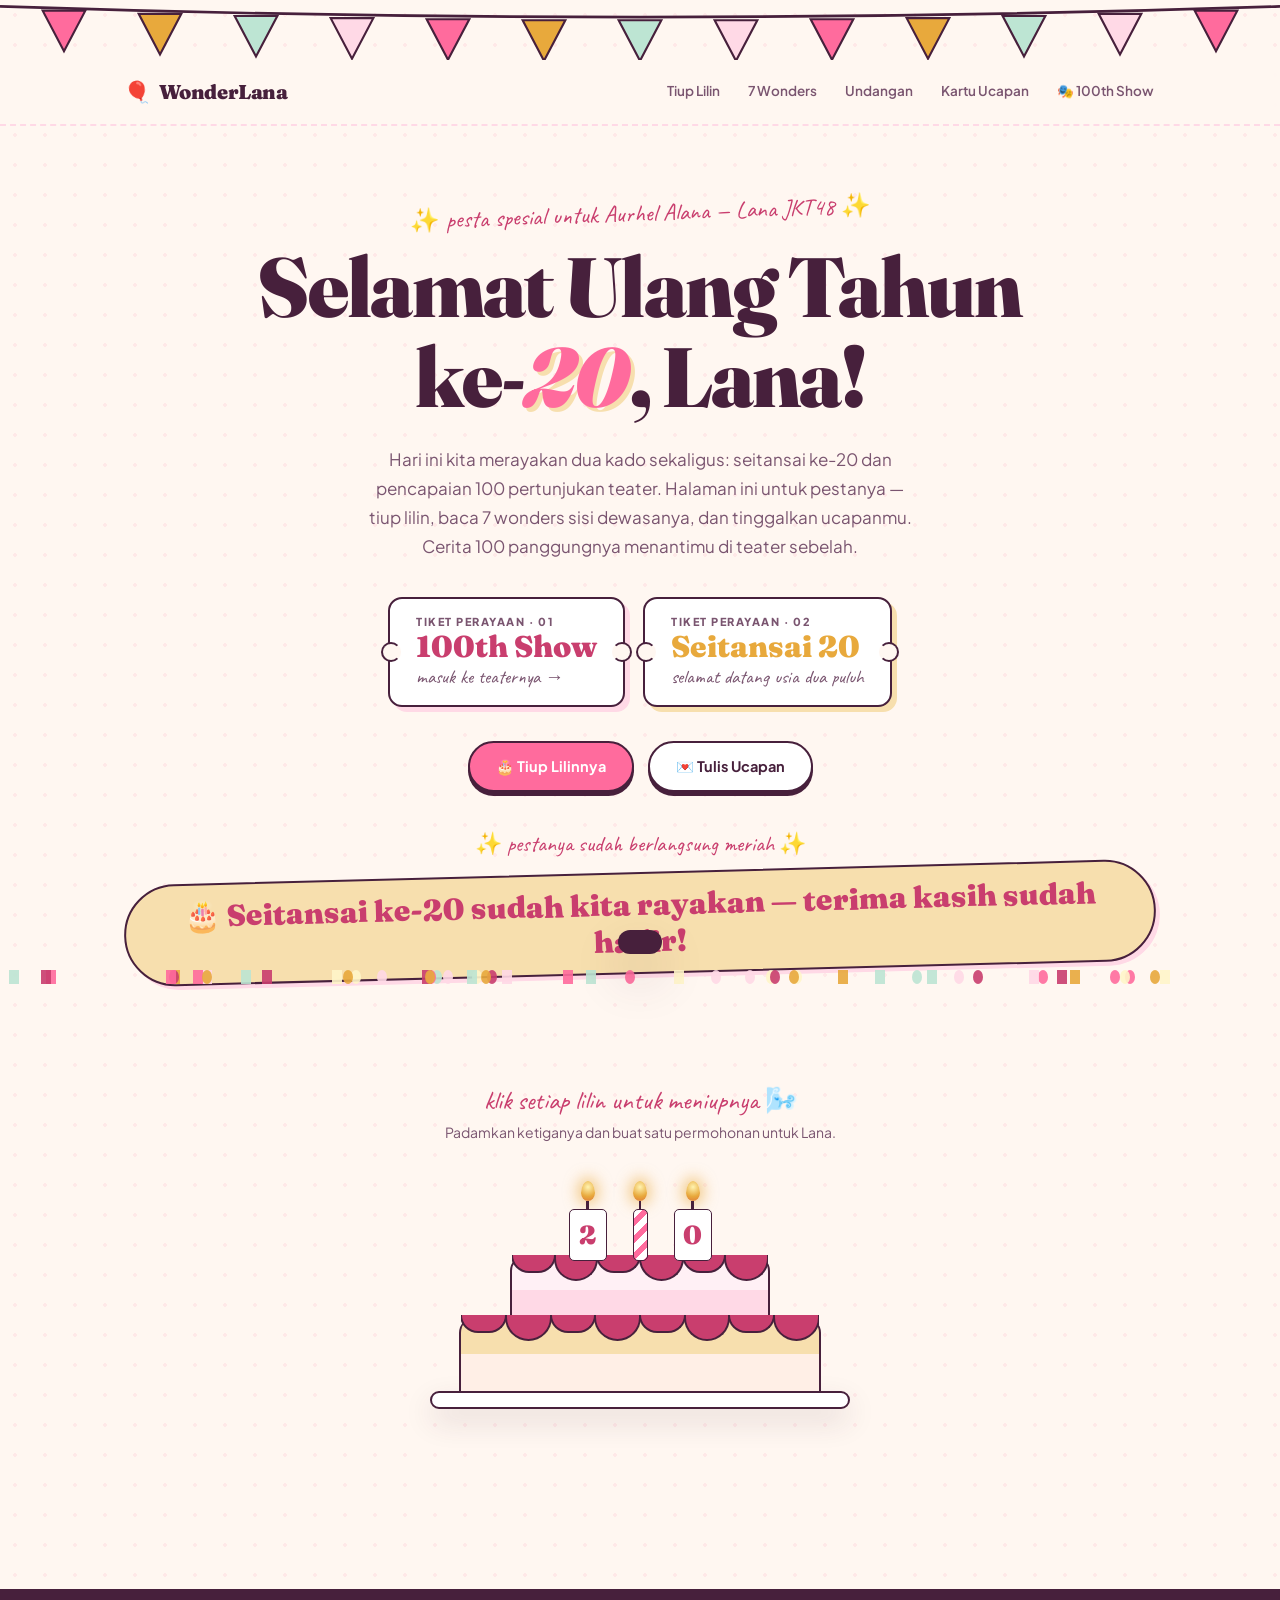
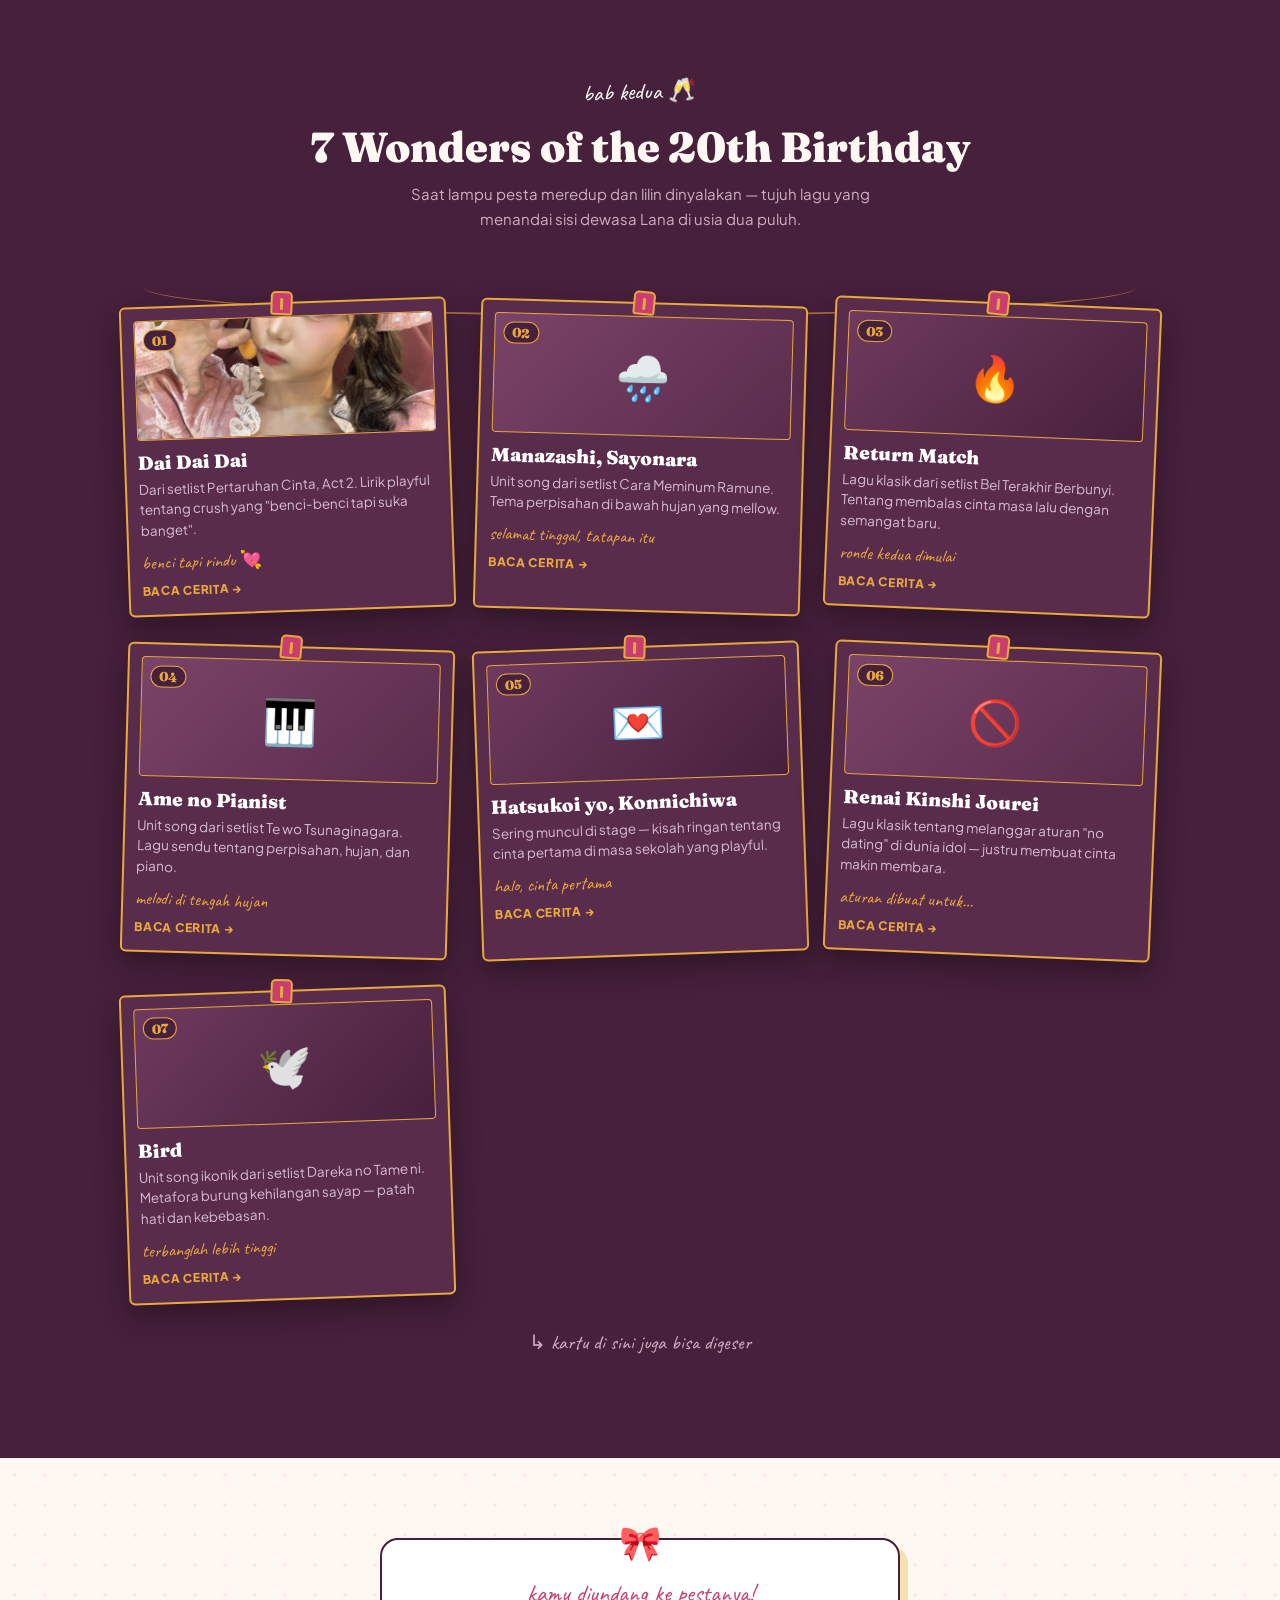
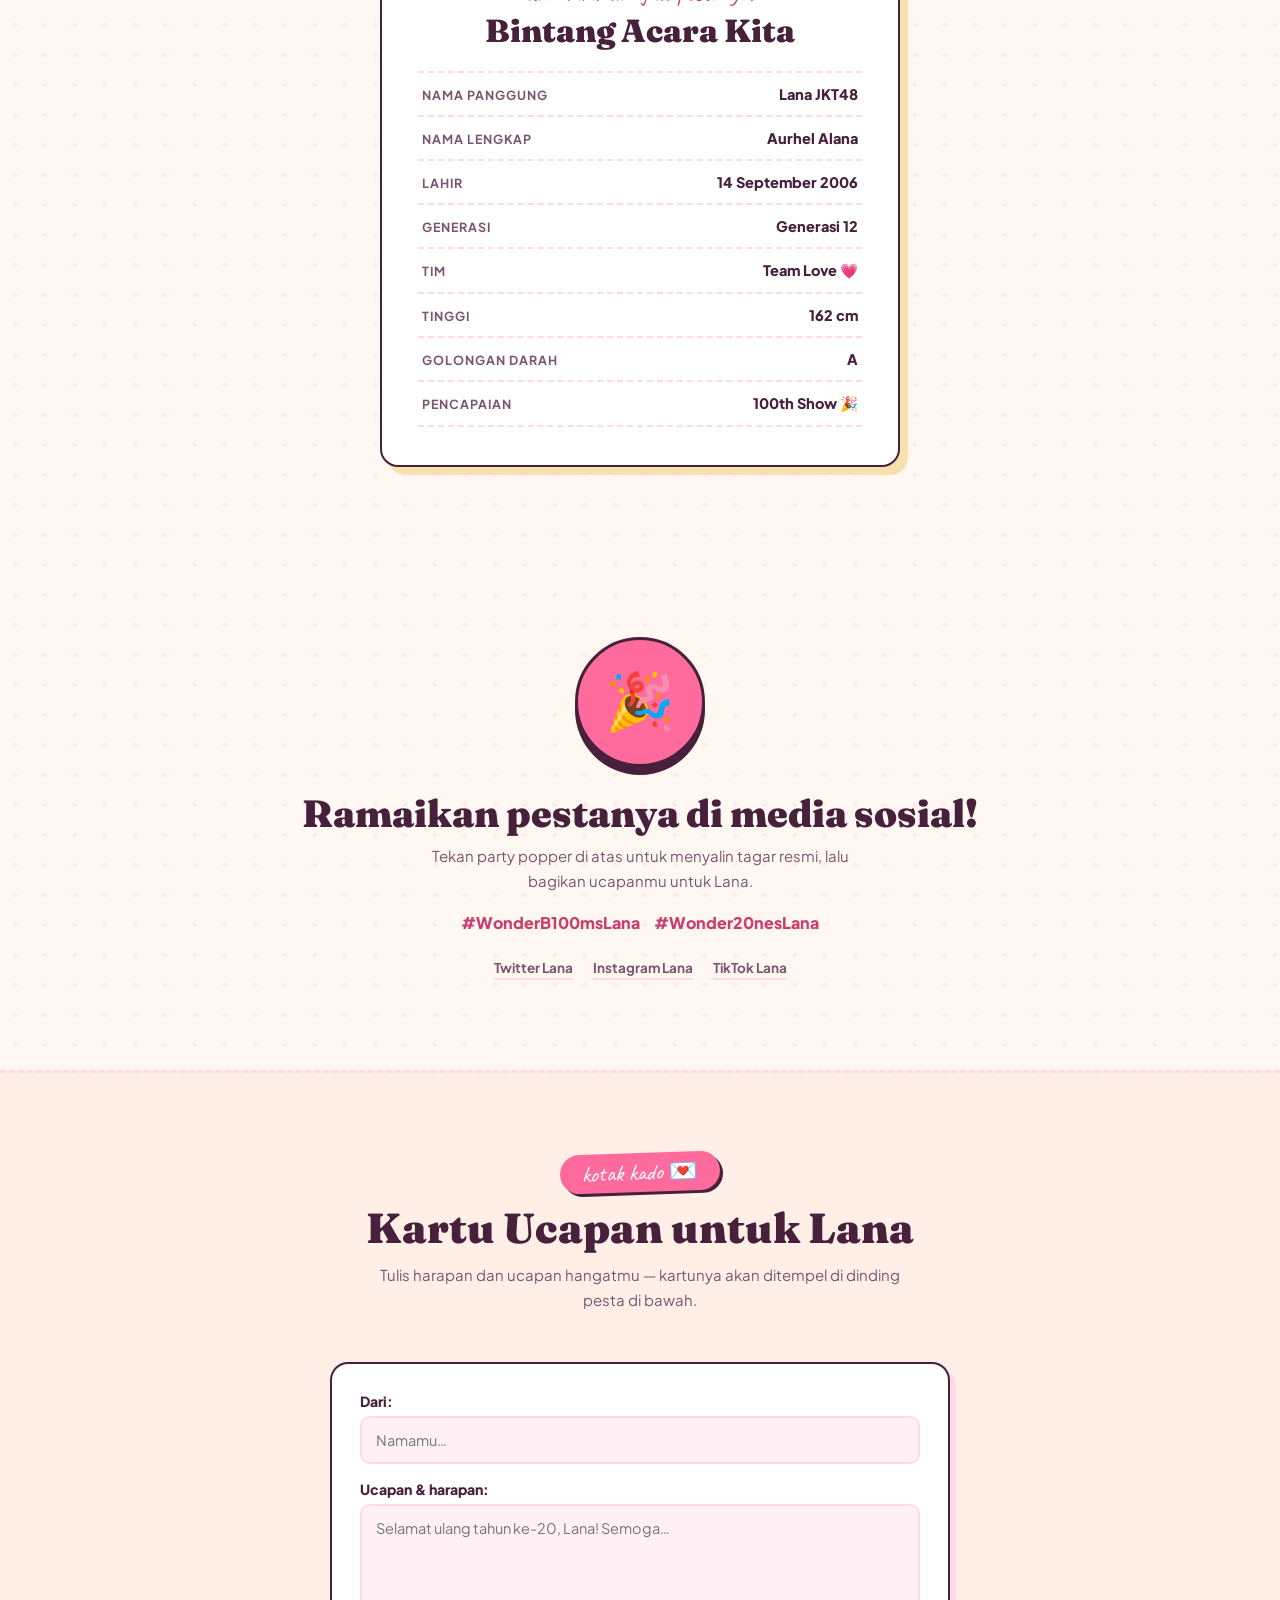
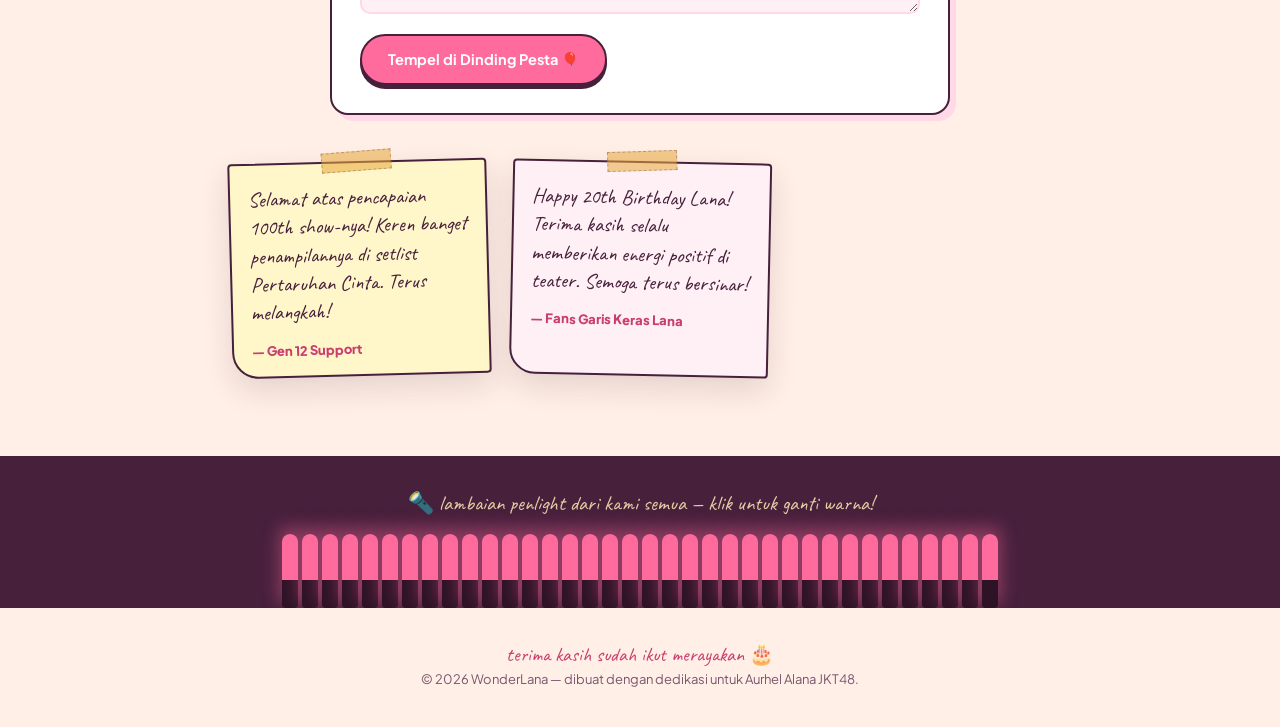
==== commit 06d193e9: "feat: add 100show photos and expand all setlist names to full titles (Pertaruhan Cinta, Itadaki Love" ====
--- a/birthday.html
+++ b/birthday.html
@@ -863,30 +863,30 @@
       ]
     },
     rkj: {
-      tag: 'Wonder 04 · Kawaii', title: 'RKJ — Renai Kinshi Jourei', setlist: 'Aturan Anti Cinta',
+      tag: 'Wonder 04 · Kawaii', title: 'Renai Kinshi Jourei', setlist: 'Aturan Anti Cinta',
       story: [
         'Renai Kinshi Jourei — aturan anti cinta yang legendaris di dunia 48. Setlist ini menuntut kedisiplinan panggung yang tinggi: formasi rapat, ekspresi teatrikal, dan cerita yang harus tersampaikan lewat setiap gerakan.',
         'Lewat setlist inilah terlihat sisi profesional Lana: bukan cuma imut di panggung, tapi juga serius berlatih demi membawakan cerita dengan sempurna. Disiplin ini yang mengantarnya melangkah pasti hingga show ke-100.'
       ]
     },
     twt: {
-      tag: 'Wonder 05 · Kawaii', title: 'TwT — Te wo Tsunaginagara', setlist: 'Sambil Menggandeng Erat Tanganku',
+      tag: 'Wonder 05 · Kawaii', title: 'Te wo Tsunaginagara', setlist: 'Sambil Menggandeng Erat Tanganku',
       story: [
         'Te wo Tsunaginagara berarti "sambil bergandengan tangan" — dan memang begitulah hubungan Lana dengan fansnya selama ini. Setlist ini penuh kehangatan tentang persahabatan dan kebersamaan.',
         'Seratus show bukan perjalanan yang bisa ditempuh sendirian. Setiap teriakan dukungan, setiap lambaian, setiap kehadiran fans di kursi teater adalah tangan-tangan yang ikut menggandeng Lana sampai ke titik ini.'
       ]
     },
     percin: {
-      tag: 'Wonder 06 · Kawaii', title: 'Percin — Pertaruhan Cinta', setlist: 'setlist kebanggaan',
+      tag: 'Wonder 06 · Kawaii', title: 'Pertaruhan Cinta', setlist: 'setlist kebanggaan',
       story: [
         'Pertaruhan Cinta adalah salah satu setlist yang paling melekat dengan perjalanan Lana. Di panggung inilah dedikasinya benar-benar teruji — emosi yang dalam, penampilan yang totalitas, dan cerita yang dibawakan sepenuh hati.',
         'Banyak fans menyebut penampilan Lana di setlist ini sebagai salah satu yang paling berkesan. Dari sinilah terlihat: dia bukan hanya tampil, dia mempertaruhkan seluruh hatinya di setiap show.'
       ]
     },
     itadaki: {
-      tag: 'Wonder 07 · Kawaii', title: 'Itadaki — Mendaki Bukit', setlist: 'puncak dari seratus panggung',
-      story: [
-        'Mendaki Bukit — judul yang seperti ditulis khusus untuk momen ini. Seratus pertunjukan teater adalah seratus anak tangga yang didaki satu per satu: ada yang ringan, ada yang berat, ada yang penuh keringat dan air mata.',
+      tag: 'Wonder 07 · Kawaii', title: 'Itadaki Love', setlist: 'puncak dari seratus panggung',
+      story: [
+        'Itadaki Love (Mendaki Bukit) — judul yang seperti ditulis khusus untuk momen ini. Seratus pertunjukan teater adalah seratus anak tangga yang didaki satu per satu: ada yang ringan, ada yang berat, ada yang penuh keringat dan air mata.',
         'Dan hari ini, Lana berdiri di puncak bukit ke-100 itu. Tapi seperti kata lagunya, di balik satu puncak selalu ada puncak berikutnya. Perjalanan ini belum selesai — justru baru saja dimulai. Menuju puncak berikutnya! 🏔️'
       ]
     },
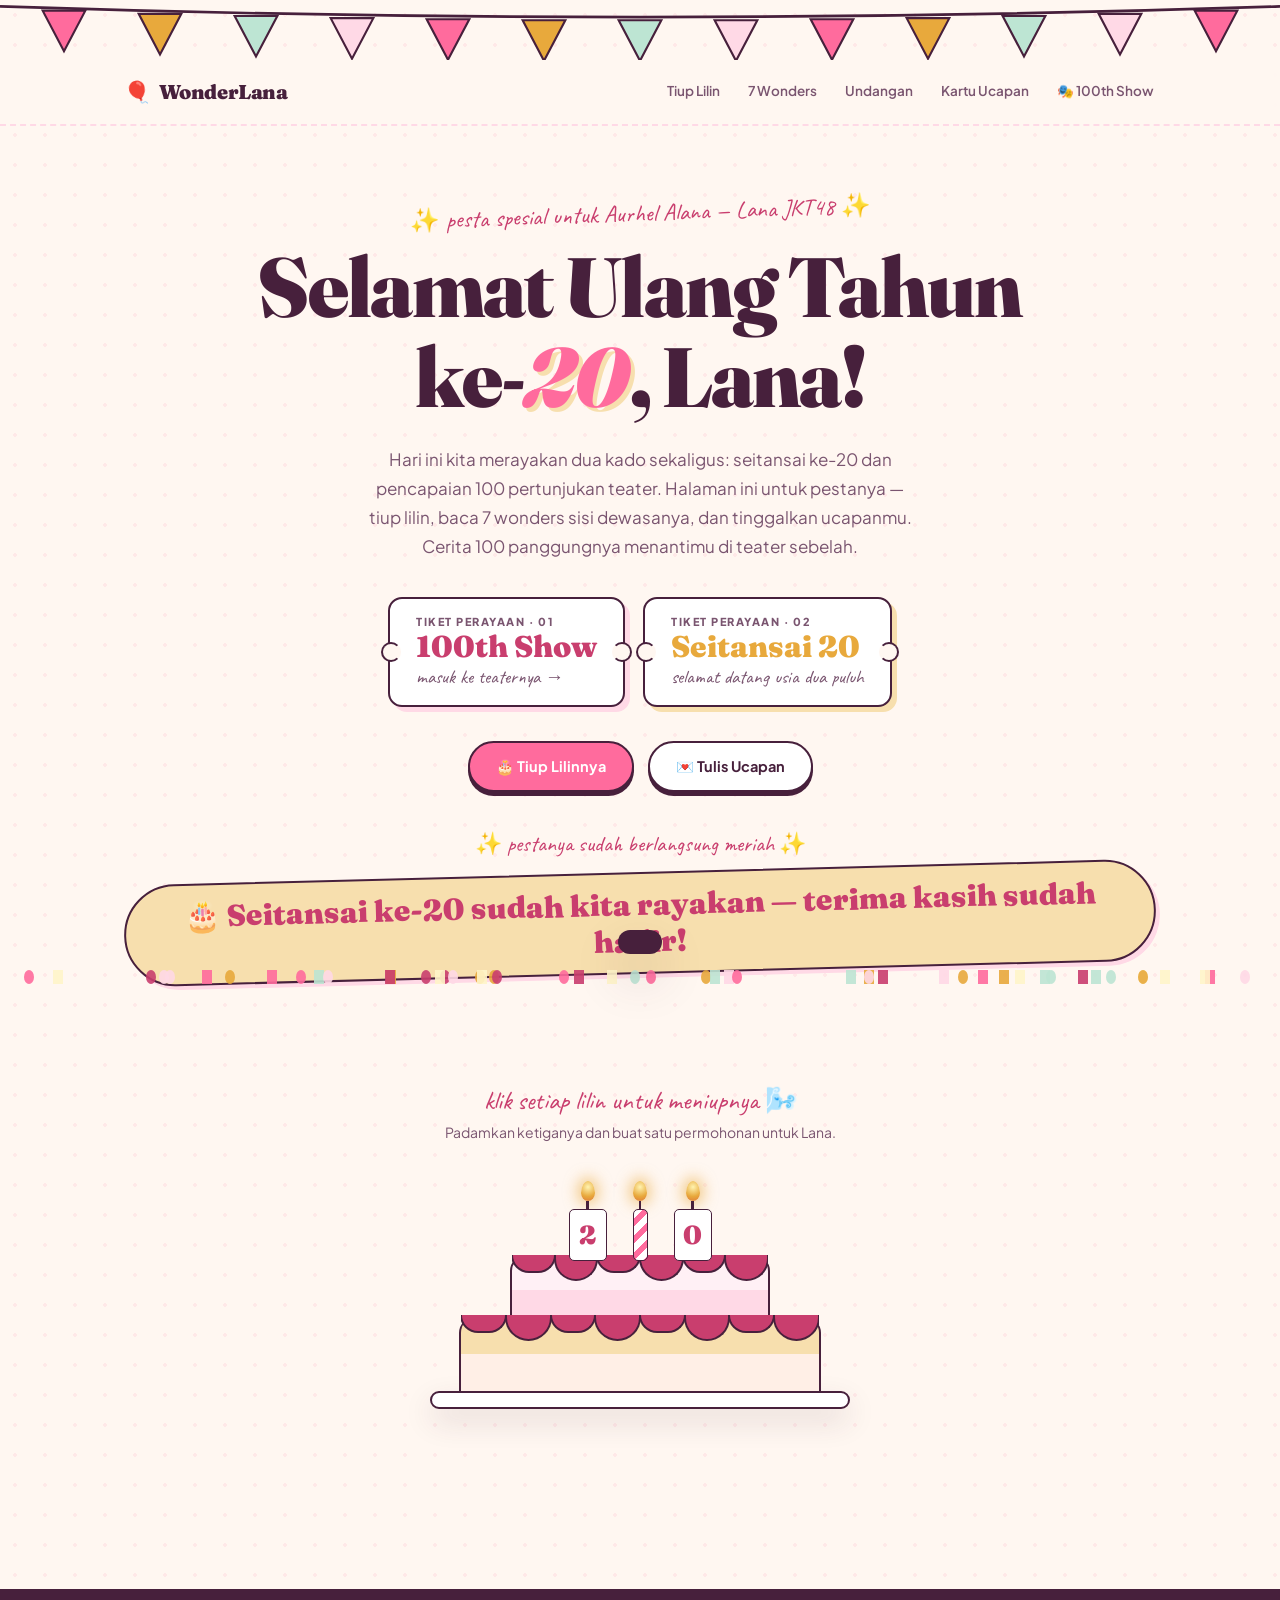
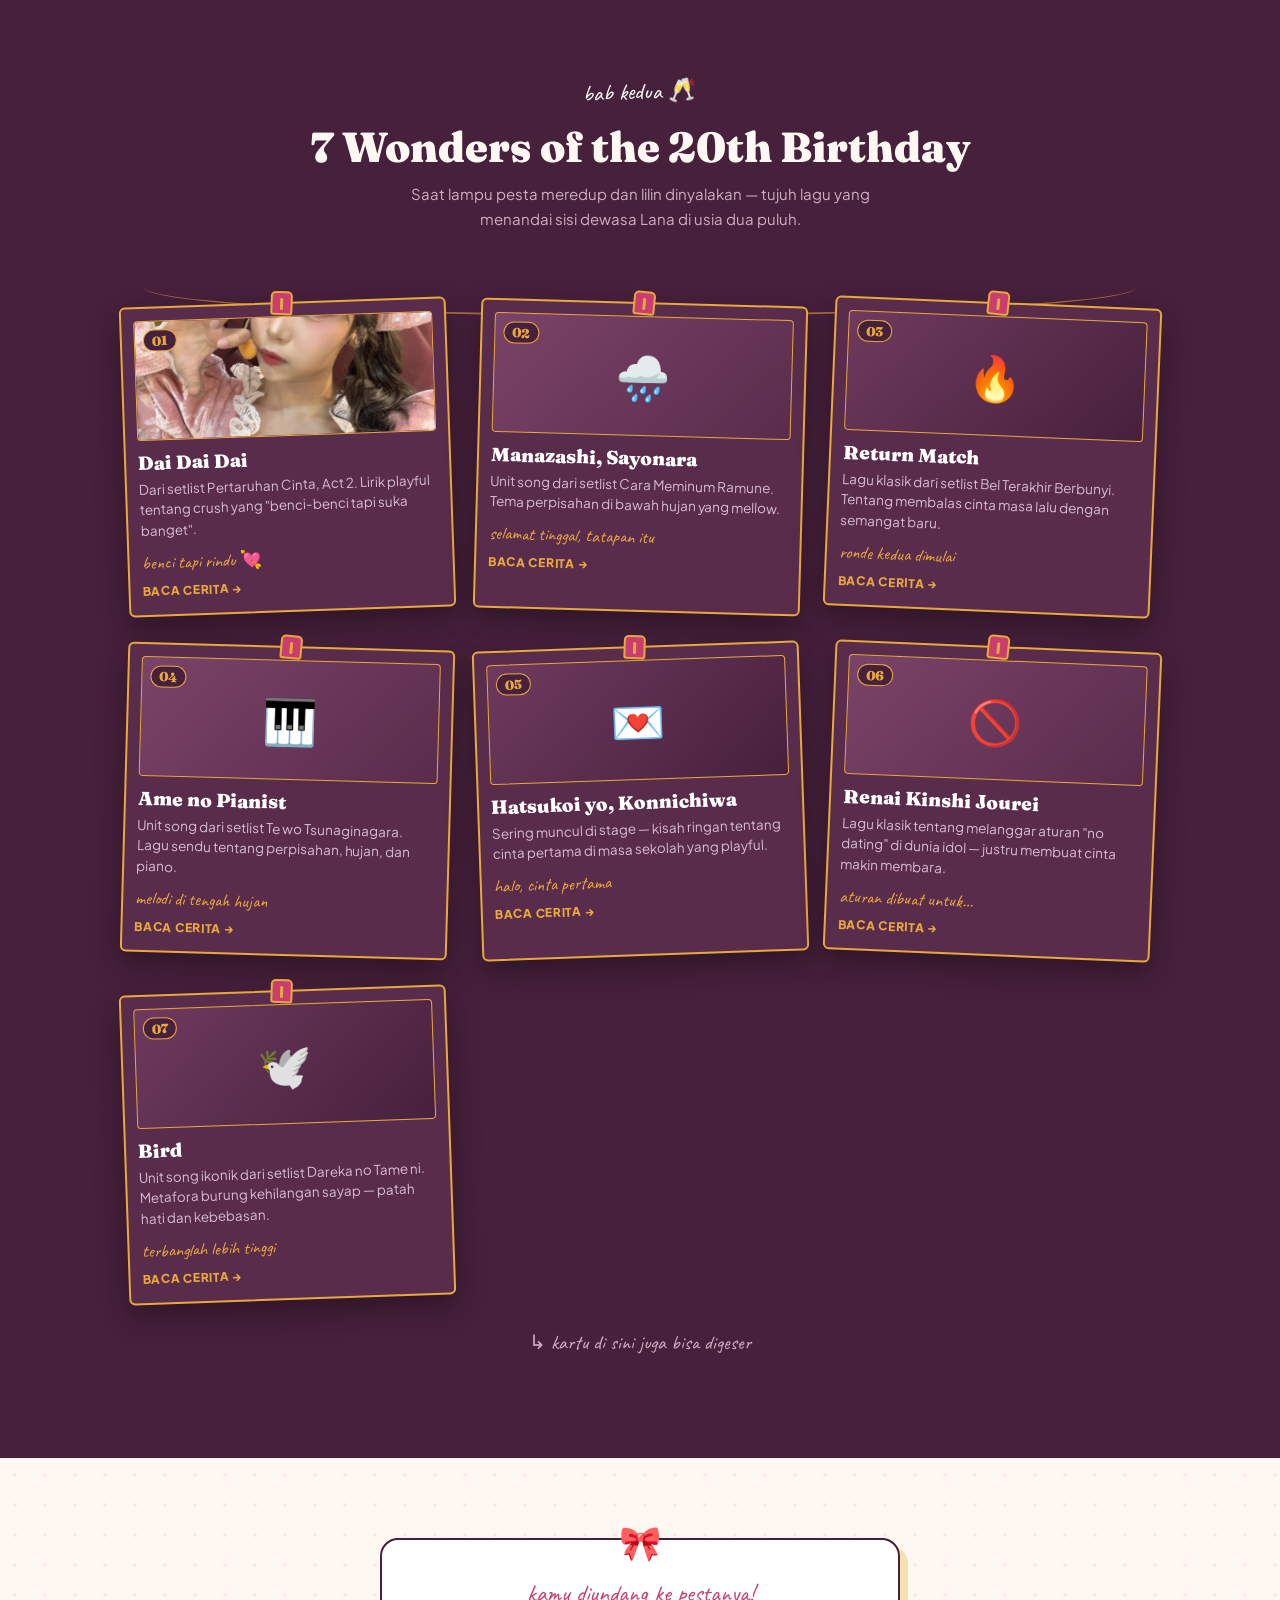
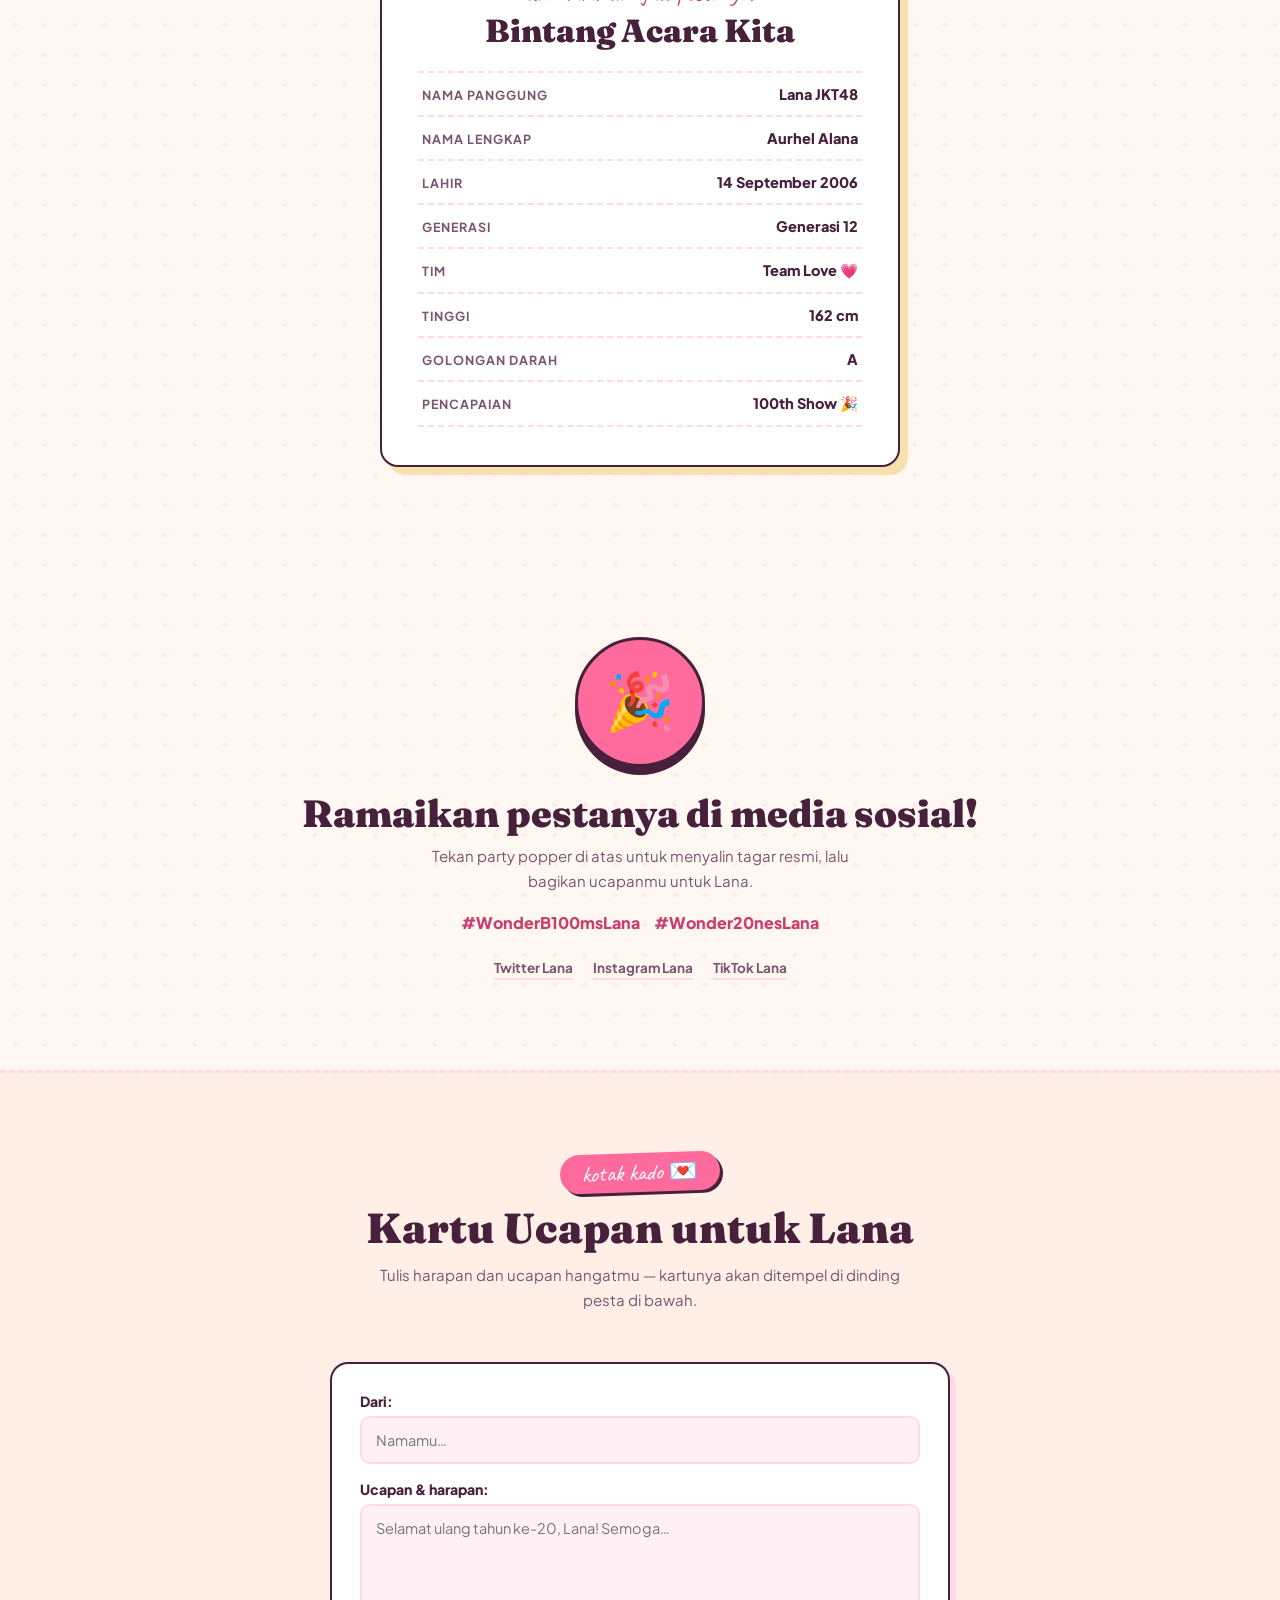
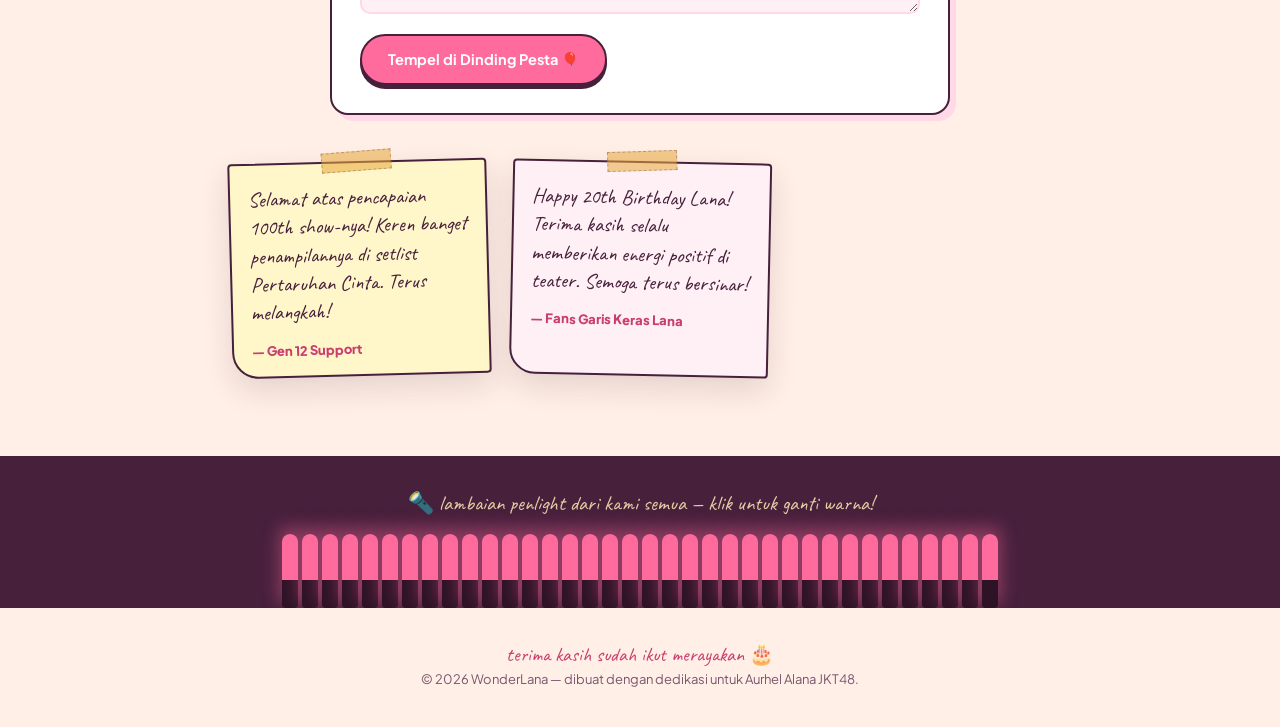
==== commit 427d1e88: "feat: apply latest wonderlanaupd updates with photo modal viewer and custom face framing" ====
--- a/birthday.html
+++ b/birthday.html
@@ -863,30 +863,30 @@
       ]
     },
     rkj: {
-      tag: 'Wonder 04 · Kawaii', title: 'Renai Kinshi Jourei', setlist: 'Aturan Anti Cinta',
+      tag: 'Wonder 04 · Kawaii', title: 'RKJ — Renai Kinshi Jourei', setlist: 'Aturan Anti Cinta',
       story: [
         'Renai Kinshi Jourei — aturan anti cinta yang legendaris di dunia 48. Setlist ini menuntut kedisiplinan panggung yang tinggi: formasi rapat, ekspresi teatrikal, dan cerita yang harus tersampaikan lewat setiap gerakan.',
         'Lewat setlist inilah terlihat sisi profesional Lana: bukan cuma imut di panggung, tapi juga serius berlatih demi membawakan cerita dengan sempurna. Disiplin ini yang mengantarnya melangkah pasti hingga show ke-100.'
       ]
     },
     twt: {
-      tag: 'Wonder 05 · Kawaii', title: 'Te wo Tsunaginagara', setlist: 'Sambil Menggandeng Erat Tanganku',
+      tag: 'Wonder 05 · Kawaii', title: 'TwT — Te wo Tsunaginagara', setlist: 'Sambil Menggandeng Erat Tanganku',
       story: [
         'Te wo Tsunaginagara berarti "sambil bergandengan tangan" — dan memang begitulah hubungan Lana dengan fansnya selama ini. Setlist ini penuh kehangatan tentang persahabatan dan kebersamaan.',
         'Seratus show bukan perjalanan yang bisa ditempuh sendirian. Setiap teriakan dukungan, setiap lambaian, setiap kehadiran fans di kursi teater adalah tangan-tangan yang ikut menggandeng Lana sampai ke titik ini.'
       ]
     },
     percin: {
-      tag: 'Wonder 06 · Kawaii', title: 'Pertaruhan Cinta', setlist: 'setlist kebanggaan',
+      tag: 'Wonder 06 · Kawaii', title: 'Percin — Pertaruhan Cinta', setlist: 'setlist kebanggaan',
       story: [
         'Pertaruhan Cinta adalah salah satu setlist yang paling melekat dengan perjalanan Lana. Di panggung inilah dedikasinya benar-benar teruji — emosi yang dalam, penampilan yang totalitas, dan cerita yang dibawakan sepenuh hati.',
         'Banyak fans menyebut penampilan Lana di setlist ini sebagai salah satu yang paling berkesan. Dari sinilah terlihat: dia bukan hanya tampil, dia mempertaruhkan seluruh hatinya di setiap show.'
       ]
     },
     itadaki: {
-      tag: 'Wonder 07 · Kawaii', title: 'Itadaki Love', setlist: 'puncak dari seratus panggung',
-      story: [
-        'Itadaki Love (Mendaki Bukit) — judul yang seperti ditulis khusus untuk momen ini. Seratus pertunjukan teater adalah seratus anak tangga yang didaki satu per satu: ada yang ringan, ada yang berat, ada yang penuh keringat dan air mata.',
+      tag: 'Wonder 07 · Kawaii', title: 'Itadaki — Mendaki Bukit', setlist: 'puncak dari seratus panggung',
+      story: [
+        'Mendaki Bukit — judul yang seperti ditulis khusus untuk momen ini. Seratus pertunjukan teater adalah seratus anak tangga yang didaki satu per satu: ada yang ringan, ada yang berat, ada yang penuh keringat dan air mata.',
         'Dan hari ini, Lana berdiri di puncak bukit ke-100 itu. Tapi seperti kata lagunya, di balik satu puncak selalu ada puncak berikutnya. Perjalanan ini belum selesai — justru baru saja dimulai. Menuju puncak berikutnya! 🏔️'
       ]
     },
